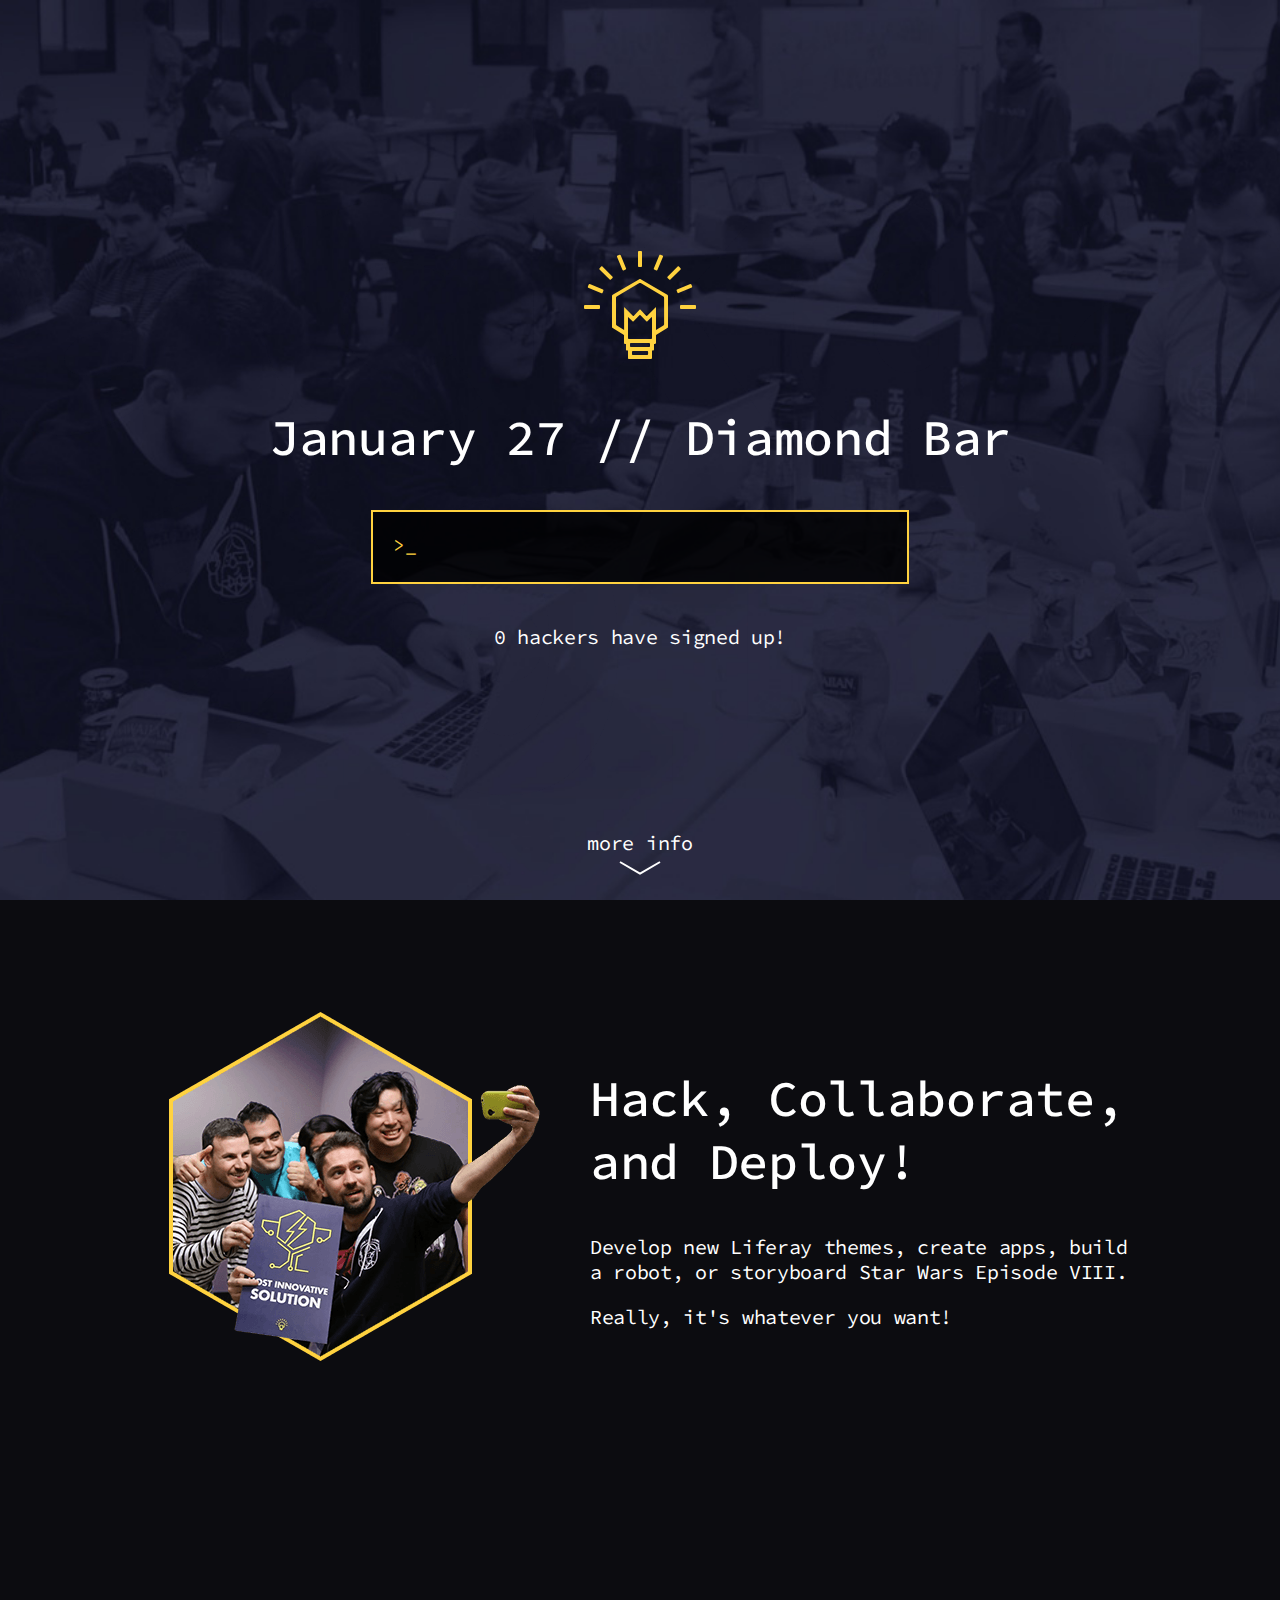
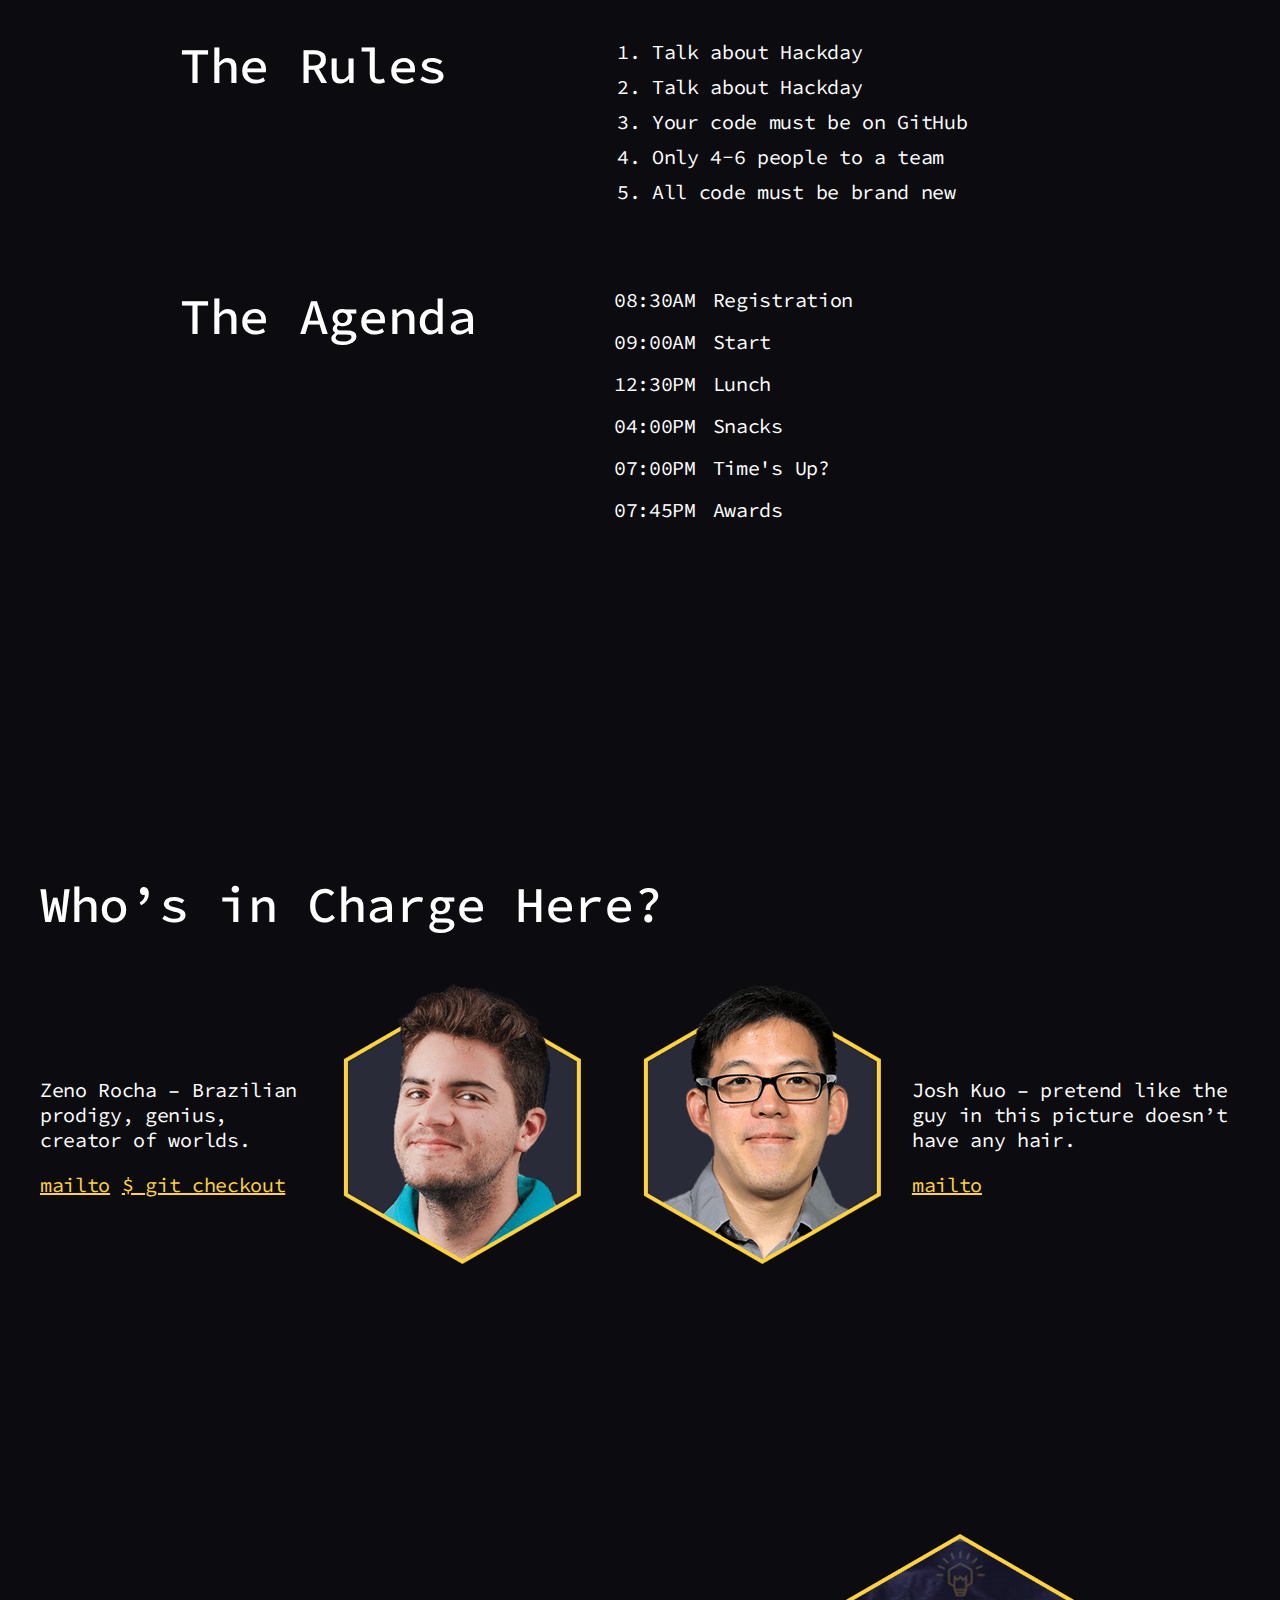
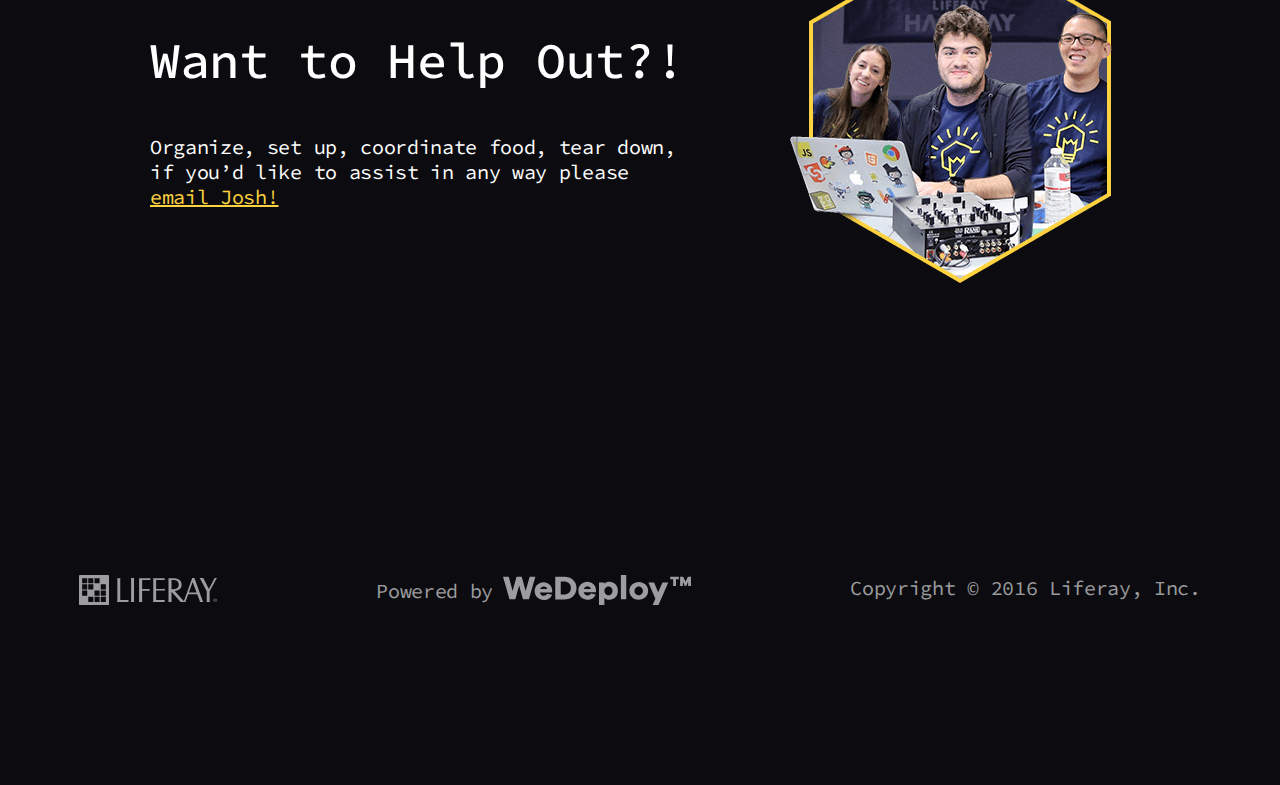
==== hosting/index.html @ 72e1f1b5 "Question fixes and some styles" ====
<!DOCTYPE html>
<html lang="en">
<head>
	<meta charset="UTF-8">
	<title>Liferay Hackday 2017</title>
	<link rel="stylesheet" href="https://fonts.googleapis.com/css?family=Source+Code+Pro:300,500,700">
	<link rel="stylesheet" href="./styles.css">
	<meta content="minimum-scale=1.0, width=device-width" name="viewport">
</head>
<body>
	<div id="wrapper">
		<div id="banner">
			<div id="textShadow" class="giant-text">Hackday 2017</div>
			<div class="giant-text">Hackday 2017</div>

			<div id="signUp">
				<div class="sign-up-info">
					<svg xmlns="http://www.w3.org/2000/svg" viewBox="0 0 112 108" width="112" height="108"><g id="hackday-icon" style="fill:#ffd23f;" ><path d="M83.3 43.7L56.7 28.2c-.4-.2-1-.2-1.4 0L28.7 43.7c-.4.2-.7.8-.7 1.2v31c0 .4.3 1 .7 1.2L40 84v8c0 .6.4.9 1 1h1v5.5c0 .7.4 1 .8 1H44v7.5c0 .7.4 1 1 1h22c.6-.1 1-.4 1-1v-7.6h1.2c.4 0 .8-.4.8-.9V93h1c.6-.2 1-.5 1-1v-8l11.3-6.9c.4-.2.7-.8.7-1.2v-31c0-.5-.3-1-.7-1.2zM63.1 104H48.9c-.5 0-.9-.5-.9-1.1V101c0-.6.4-1.1.9-1.1h14.3c.5 0 .9.5.9 1.1v1.9c-.1.6-.5 1.1-1 1.1zm2.9-9c0 .6-.4 1-.8 1H46.8c-.4 0-.8-.5-.8-1v-2c0-.6.4-1 1-1h18c.6 0 1 .5 1 1v2zm2-7.8c0 .4-.4.8-.8.8H44.8c-.4 0-.8-.4-.8-.8V66.6c0-.4.3-.6.6-.2l3.9 3.9c.3.3.8.3 1.1 0l5.8-6c.3-.3.8-.3 1.1 0l5.8 6c.3.3.8.3 1.1 0l4-4c.3-.3.6-.2.6.2v20.7zm12-13.6c0 .5-.2.7-.6 1L72 79V56.7c0-.4-.2-.5-.5-.2l-8.3 8.3c-.3.3-.8.3-1.1 0l-5.6-6c-.3-.3-.8-.2-1 0l-5.6 6c-.3.3-.8.3-1.1 0l-8.2-8.3c-.3-.3-.5-.2-.5.2V79l-7.3-4.5c-.4-.2-.8-.5-.8-1.2V46.8c0-.4.3-1 .7-1.2l22.7-13.5c.4-.2 1-.2 1.3 0l22.7 13.5c.4.2.7.8.7 1.2v26.8z"/><path d="M0 54.9c0-.5.4-.9.8-.9h14.4c.4 0 .8.4.8.9v2.2c0 .5-.4.9-.8.9H.8c-.4 0-.8-.4-.8-.9v-2.2z"/><path d="M111.2 54H96.8c-.4 0-.8.4-.8.9v2.2c0 .5.4.9.8.9h14.4c.4 0 .8-.4.8-.9v-2.2c0-.5-.3-.9-.8-.9z"/><path d="M93.7 15.5L83.5 25.7c-.3.3-.3.8.1 1.2l1.6 1.6c.3.3.9.4 1.2.1l10.2-10.2c.3-.3.3-.8-.1-1.2l-1.6-1.6c-.4-.3-.9-.4-1.2-.1z"/><path d="M54 .8v14.4c0 .4.4.8.9.8h2.2c.5 0 .9-.4.9-.8V.8c0-.4-.4-.8-.9-.8h-2.2c-.5 0-.9.4-.9.8z"/><path d="M33 5.7L38.5 19c.2.4.7.6 1.1.4l2-.8c.5-.2.7-.7.5-1.1L36.7 4.2c-.2-.4-.7-.6-1.1-.4l-2 .8c-.6.3-.8.8-.6 1.1z"/><path d="M15.5 18.4l10.2 10.2c.3.3.8.3 1.2-.1l1.6-1.6c.3-.3.4-.9.1-1.2L18.4 15.5c-.3-.3-.8-.3-1.2.1l-1.6 1.6c-.3.3-.4.9-.1 1.2z"/><path d="M4.2 36.7l13.3 5.5c.4.2.9-.1 1.1-.5l.8-2c.2-.5 0-1-.4-1.1L5.8 33c-.4-.2-.9.1-1.1.5l-.8 2c-.2.5-.1 1.1.3 1.2z"/><path d="M75.3 4.2l-5.5 13.3c-.2.4.1.9.5 1.1l2 .8c.5.2 1 0 1.1-.4L79 5.7c.2-.4-.1-.9-.5-1.1l-2-.8c-.5-.1-1 0-1.2.4z"/><path d="M106.3 33L93 38.5c-.4.2-.6.7-.4 1.1l.8 2c.2.5.7.7 1.1.5l13.3-5.5c.4-.2.6-.7.4-1.1l-.8-2c-.3-.4-.7-.6-1.1-.5z"/></g></svg>

					<h2>January&nbsp;27 // Diamond&nbsp;Bar</h2>
				</div>

				<div class="sign-up-action">
					<div id="console">
						<div class="prompt">>_</div>

						<div class="content" contenteditable="true" id="consoleContent"></div>
					</div>

					<div id="hackerCountWrapper">
						<span id="hackerCount">0</span> hackers have signed up!
					</div>
				</div>
			</div>

			<a class="more-info" onclick="smoothScroll('info');">
				more info<br>
				<svg width="42" height="14" viewBox="0 0 42 14" version="1.1" xmlns="http://www.w3.org/2000/svg" xmlns:xlink="http://www.w3.org/1999/xlink" xmlns:figma="http://www.figma.com/figma/ns"><title>Polygon</title><desc>Created using Figma</desc><g id="Canvas" transform="translate(-10260 750)" figma:type="canvas"><g id="Polygon" style="mix-blend-mode:normal;" figma:type="vector"><use xlink:href="#path0_stroke" transform="translate(10261 -749)" fill="#FFFFFF" style="mix-blend-mode:normal;"/></g></g><defs><path id="path0_stroke" d="M 20 11.547L 19.5 12.413L 20 12.7017L 20.5 12.413L 20 11.547ZM 39.5 -0.866025L 19.5 10.681L 20.5 12.413L 40.5 0.866025L 39.5 -0.866025ZM 20.5 10.681L 0.5 -0.866025L -0.5 0.866025L 19.5 12.413L 20.5 10.681Z"/></defs></svg>
			</a>
		</div>

		<div class="max-lg section flex flex-center" id="info">
			<img src="./assets/images/hack.png" />

			<div class="padding-horizontal-large">
				<h2>Hack, Collaborate, and Deploy!</h2>
				<p>Develop new Liferay themes, create apps, build a robot, or storyboard Star Wars Episode VIII.</p>
				<p>Really, it's whatever you want!</p>
			</div>
		</div>

		<div id="details" class="section">
			<div class="max-lg flex flex-top" >
				<div class="offset">
					<h2>The Rules</h2>
				</div>
				<ol>
					<li>Talk about Hackday</li>
					<li>Talk about Hackday</li>
					<li>Your code must be on GitHub</li>
					<li>Only 4-6 people to a team</li>
					<li>All code must be brand new</li>
				</ol>
			</div>

			<div class="max-lg flex flex-top">
				<div class="offset">
					<h2>The Agenda</h2>
				</div>

				<table>
					<tr>
						<td>08:30AM</td>
						<td>Registration</td>
					</tr>
					<tr>
						<td>09:00AM</td>
						<td>Start</td>
					</tr>
					<tr>
						<td>12:30PM</td>
						<td>Lunch</td>
					</tr>
					<tr>
						<td>04:00PM</td>
						<td>Snacks</td>
					</tr>
					<tr>
						<td>07:00PM</td>
						<td>Time's Up?</td>
					</tr>
					<tr>
						<td>07:45PM</td>
						<td>Awards</td>
					</tr>
				</table>
			</div>
		</div>

		<div class="max-full section" id="about">
			<h2>Who’s in Charge Here?</h2>

			<div class="flex flex-center">
				<div id="bio-zeno">
					<p>Zeno Rocha – Brazilian prodigy, genius, creator of worlds.</p>
					<a href="mailto:zeno.rocha@liferay.com">mailto</a>
					<a href="https://github.com/zenorocha/">$ git checkout</a>
				</div>

				<img id="pic-zeno" src="./assets/images/zeno.png"/>

				<img id="pic-josh" src="./assets/images/josh.png"/>

				<div id="bio-josh">
					<p>Josh Kuo – pretend like the guy in this picture doesn’t have any hair. </p>
					<a href="mailto:joshua.kuo@liferay.com">mailto</a>
				</div>
			</div>
		</div>

		<div class="max-lg section flex flex-center" id="info">
			<div class="padding-horizontal-large">
				<h2>Want to Help Out?!</h2>
				<p>Organize, set up, coordinate food, tear down, if you’d like to assist in any way please <a href="mailto:joshua.kuo@liferay.com">email Josh!</a></p>
			</div>

			<img src="./assets/images/help-us.png" />
		</div>

		<div id="footer" class="flex">
			<svg id="liferay-logo" class="footer-logo" xmlns="http://www.w3.org/2000/svg" viewBox="0 0 111 24"><g><path d="M59.4 3.7v16.7c0 .3 0 .5-.1.8l-.1.3h9.3v-1.7l-.3.1c-.6.1-.8.1-.9.1h-5.6v-7.6h5.5c.4 0 .7 0 1 .1l.4.1v-1.7l-.4.1c-.3.1-.6.1-1 .1h-5.5V3.9h5.7c.2 0 .5 0 .7.1l.4.1V2.5h-9.4l.1.4c.2.2.2.4.2.8zM71.6 3.6v16.7c0 .3 0 .5-.1.8l-.1.4h2.7l-.1-.4v-7.8l6.6 7.4c.2.3.4.5.5.7l.1.2h4.1v-.3c0-.4 0-.5.1-.6l2-5.4h7.2l2 5.4c.1.2.1.4.1.6v.3h2.9l-.3-.5c-.2-.3-.3-.5-.4-.6L92.6 3.1c0-.1-.1-.2-.1-.4v-.3h-2.1v.3c0 .3-.1.4-.1.5l-6.2 17.2c0 .1-.1.2-.2.4-.2-.1-.3-.3-.5-.4l-6.9-7.7c1.7-.2 3-.7 4-1.4 1.1-.9 1.6-2.1 1.6-3.7 0-1-.3-2-.9-2.8-.5-.8-1.2-1.3-2.1-1.7-.9-.4-2-.6-3.2-.6h-4.4l.1.4v.7zm19.3 1.9l3.2 8.4h-6.2l3-8.4zM74 3.9h1.3c1.3 0 2.3.2 3 .7.5.3.8.8 1.1 1.3.3.5.4 1.1.4 1.8 0 1.4-.6 2.4-1.8 3.1-.7.4-1.6.6-2.5.6H74V3.9zM48 21.2v.3h2.7l-.1-.4c-.1-.3-.1-.5-.1-.8v-7.8h4.7c.3 0 .6 0 .9.1l.4.1V11l-.5.1c-.3.1-.6.1-.8.1h-4.7V3.9h5.4c.3 0 .7 0 1 .1h.2V2.5H48v.3c.1.3.1.5.1.8v16.7c0 .3 0 .6-.1.9zM41.7 3.6v16.7c0 .3 0 .5-.1.8l-.1.4h2.7l-.1-.4c-.1-.2-.1-.4-.1-.8V3.6c0-.3 0-.6.1-.8l.1-.4h-2.7l.1.4c.1.3.1.6.1.8zM109.7 19.8c0-.3-.2-.5-.6-.5h-.6v1.6h.2v-.7h.3l.4.7h.3l-.5-.7c.3 0 .5-.1.5-.4zm-.7.3h-.2v-.5h.3c.2 0 .4 0 .4.2-.1.2-.3.3-.5.3zM97.2 3.6l5 9.4v7.3c0 .3 0 .5-.1.8l-.1.4h2.7l-.1-.4c-.1-.3-.1-.5-.1-.8V13l5.1-9.5c.1-.2.2-.4.4-.6l.4-.5h-1.9l-.1.2-.3.6-4.2 7.9-4.1-7.9c-.2-.4-.3-.6-.3-.7l-.1-.2h-2.9l.3.7c.1.1.3.3.4.6zM30.5 21.1l-.1.4h9.2v-1.7l-.4.1c-.2.1-.4.1-.7.1H33V3.7c0-.3 0-.5.1-.8l.1-.4h-2.7l.1.4c.1.3.1.6.1.8v16.7c-.1.2-.1.5-.2.7z"/><path d="M109 18.8c-.8 0-1.4.6-1.4 1.4 0 .8.6 1.4 1.4 1.4.7 0 1.4-.6 1.4-1.4 0-.8-.6-1.4-1.4-1.4zm0 2.5c-.6 0-1.1-.5-1.1-1.2s.5-1.2 1.1-1.2c.6 0 1.1.5 1.1 1.2s-.4 1.2-1.1 1.2zM.7 24h22.6c.4 0 .7-.3.7-.7V.7c0-.4-.3-.7-.7-.7H.7C.3 0 0 .3 0 .7v22.6c0 .4.3.7.7.7zM17.4 7.4h4.1v4.1h-4.1V7.4zm0 5h4.1v4.1h-4.1v-4.1zm0 5h4.1v4.1h-4.1v-4.1zm-5-14.9h4.1v4.1h-4.1V2.5zm0 9.9h4.1v4.1h-4.1v-4.1zm0 5h4.1v4.1h-4.1v-4.1zm-5-14.9h4.1v4.1H7.4V2.5zm0 4.9h4.1v4.1H7.4V7.4zm0 10h4.1v4.1H7.4v-4.1zM2.5 2.5h4.1v4.1H2.5V2.5zm0 4.9h4.1v4.1H2.5V7.4zm0 5h4.1v4.1H2.5v-4.1z"/></g></svg>
			<span class="powered-by">Powered by <svg id="wedeploy-logo" class="footer-logo" xmlns="http://www.w3.org/2000/svg" viewBox="0 0 151 24"><g><path d="M119.7 24h4.7l7.8-18.1h-4.6l-3.5 7.9-3.2-7.9h-4.6l5.6 13.1zM67.5 19.8c1.6 0 3-.4 4.1-1.1 1.2-.7 2-1.8 2.6-3.2l-3.8-.8c-.6 1-1.5 1.6-2.9 1.6-.7 0-1.4-.2-1.9-.7-.5-.5-.9-1.1-1.1-1.9h9.9v-1.1c0-2.2-.7-3.9-2-5.2-1.3-1.3-3-2-4.9-2-2 0-3.7.7-5.1 2-1.4 1.3-2.1 3.1-2.1 5.2s.7 3.8 2.1 5.2c1.5 1.3 3.2 2 5.1 2zM65.8 9.5c.5-.3 1.1-.5 1.8-.5.6 0 1.2.2 1.7.5.5.4.8.9 1 1.6h-5.6c.2-.6.6-1.2 1.1-1.6zM136.1 8.8h2.3V3.3h2.3V1.4h-6.9v1.9h2.3zM81.1 18.3c1.1 1 2.5 1.5 4.2 1.5 1.8 0 3.4-.7 4.7-2 1.3-1.3 1.9-3.1 1.9-5.2s-.6-3.8-1.9-5.2c-1.3-1.3-2.8-2-4.7-2-1.7 0-3.1.5-4.2 1.5v-1h-4.3V24h4.3v-5.7zm1-8.2c.7-.7 1.4-1 2.3-1 1 0 1.7.3 2.3 1 .6.7.9 1.5.9 2.5s-.3 1.9-.9 2.5c-.6.6-1.4 1-2.3 1-.9 0-1.7-.3-2.3-1s-1-1.5-1-2.5.3-1.8 1-2.5zM108.6 19.8c2.1 0 3.8-.7 5.3-2 1.4-1.3 2.2-3 2.2-5.2 0-2.1-.7-3.8-2.2-5.1-1.4-1.3-3.2-2-5.3-2-2.1 0-3.9.7-5.3 2s-2.2 3-2.2 5.1c0 2.1.7 3.8 2.2 5.2s3.2 2 5.3 2zm-2.3-9.7c.7-.7 1.4-1 2.3-1 .9 0 1.6.3 2.3 1 .7.7 1 1.5 1 2.5s-.3 1.9-1 2.5c-.6.7-1.4 1-2.3 1-.4 0-.9-.1-1.3-.2-.4-.2-.8-.4-1.1-.7-.7-.7-1-1.5-1-2.5.1-1.1.4-1.9 1.1-2.6zM9.9 19.4l3-11.1L16 19.4h4.7l5.2-18h-4.6l-3.2 11.3L15 1.4h-4.2L7.7 12.7 4.6 1.4H0l5.2 18zM143.9 5.2l1.6 3.6h1.1l1.5-3.6v3.6h2.3V1.4h-2.5l-1.9 4-1.8-4h-2.5v7.4h2.2zM94.3 0h4.3v19.4h-4.3zM27.5 18c1.4 1.3 3.1 2 5.1 2 1.6 0 3-.4 4.1-1.1 1.2-.7 2-1.8 2.6-3.2l-3.9-.7c-.6 1-1.5 1.6-2.9 1.6-.7 0-1.4-.2-1.9-.7-.5-.5-.9-1.1-1.1-1.9h9.9v-1.1c0-2.2-.7-3.9-2-5.2-1.3-1.3-3-2-4.9-2-2 0-3.7.7-5.1 2-1.4 1.3-2.1 3.1-2.1 5.2.1 2 .8 3.7 2.2 5.1zm3.3-8.3c.5-.4 1.1-.6 1.8-.6.6 0 1.2.2 1.7.5.5.4.8.9 1 1.6h-5.6c.2-.6.6-1.1 1.1-1.5zM56.1 16.9c1.8-1.7 2.7-3.8 2.7-6.5s-.9-4.9-2.7-6.5c-1.8-1.7-4.2-2.5-7.2-2.5h-7.1v18.1h7.1c3-.1 5.4-.9 7.2-2.6zm-9.9-1.3V5.2h2.5c1.7 0 3 .5 4.1 1.4 1 .9 1.5 2.2 1.5 3.8 0 1.6-.5 2.8-1.5 3.8-1 .9-2.4 1.4-4.1 1.4h-2.5z"/></g></svg></span>
			<span class="copyright">Copyright &copy; 2016 Liferay, Inc.</span>
		</div>
	</div>

	<script src="http://cdn.wedeploy.com/api/latest/wedeploy.js"></script>
	<script>
//		Animate Scroll

		function currentYPosition() {
			if (self.pageYOffset) return self.pageYOffset;
			if (document.body.scrollTop) return document.body.scrollTop;
			return 0;
		}

		function elYPos(id) {
			var el = document.getElementById(id);

			var y = el.offsetTop;
			var node = el;

			while (node.offsetParent && node.offsetParent != document.body) {
				node = node.offsetParent;

				y += node.offsetTop;
			}

			return y;
		}

		function smoothScroll(id) {
			var startY = currentYPosition();
			var stopY = elYPos(id);

			var distance = stopY > startY ? stopY - startY : startY - stopY;

			if (distance < 100) {
				scrollTo(0, stopY); return;
			}

			var speed = Math.round(distance / 100);

			if (speed >= 20) speed = 20;

			var step = Math.round(distance / 25);

			var leapY = stopY > startY ? startY + step : startY - step;

			var timer = 0;

			if (stopY > startY) {
				for ( var i=startY; i<stopY; i+=step ) {
					setTimeout("window.scrollTo(0, "+leapY+")", timer * speed);

					leapY += step; if (leapY > stopY) leapY = stopY; timer++;
				}

				return;
			}

			for ( var i=startY; i>stopY; i-=step ) {
				setTimeout("window.scrollTo(0, "+leapY+")", timer * speed);

				leapY -= step; if (leapY < stopY) leapY = stopY; timer++;
			}

			return false;
		}

//		Text Shadow Effect

		var consoleContent = document.getElementById("consoleContent");
		var textShadow = document.getElementById("textShadow");

		var findMouse = function(e) {
			var e = window.event;

			var posX = e.clientX + window.scrollX;
			var posY = e.clientY + window.scrollY;

			var formPosX = consoleContent.offsetLeft + 60;
			var formPosY = consoleContent.offsetTop + 30;

			var distance = Math.sqrt(
				Math.pow(posX - formPosX, 2) +
				Math.pow(posY - formPosY, 2)
			);

			//var hShadow = 1 + (distance/10) *still need to figure out the hshadow

			var vShadow = 8 + (distance/24)

			var blur = 12 + (distance/8)

			textShadow.style.textShadow = 0 + 'px ' + Math.fround(vShadow) + 'px ' + Math.fround(blur) + 'px ' + '#0C0C10';
		};

		document.onmousemove = findMouse;
		document.onscroll = findMouse;

//		Console Functionality

		var characterDelay = 50;
		var data = WeDeploy.data('http://data.liferayhackday.wedeploy.io');
		var promptDelay = 500;
		var userInput = '';
		var userAnswers = {};

		var hideCursor = function() {
			var sel = window.getSelection();

			sel.removeAllRanges();
		};

		var listenForUserInput = function(question) {
			if (question.validate) {
				consoleContent.addEventListener('keydown', processUserKeydown);
			}
			else {
				var delay = curQuestion.text.length * characterDelay + 1000;

				proceedQuestion(curQuestion, delay)
			}
		};

		var printCharacter = function(node, text, count) {
			consoleContent.scrollTop = consoleContent.scrollHeight;

			node.innerHTML += text[count];

			if (text.length -1 > count) {
				setTimeout(
					function() {
						printCharacter(node, text, count + 1);
					},
					characterDelay
				);
			}

			if (text.length -1 == count) {
				var node = document.createElement("br");

				consoleContent.appendChild(node);

				consoleContent.scrollTop = consoleContent.scrollHeight;

				setCursorEnd();
			}
		};

		var printText = function(text, className) {
			var node = document.createElement("div");

			node.className = className;

			node = consoleContent.appendChild(node);

			hideCursor();
			printCharacter(node, text, 0)
		};


		var save = function() {
			userAnswers[curQuestion.name] = userInput;

			userInput = '';

			if (curQuestion.validate()) {
				proceedQuestion(curQuestion, promptDelay);
			}
			else {
				printText(curQuestion.error, 'error');

				listenForUserInput(curQuestion);
			}
		};

		var submit = function() {
			data.create('hackers', userAnswers)
			.then(function(hackers) {
				proceedQuestion(curQuestion, promptDelay);
			})
			.catch(function(reason) {
				printText('Sorry, there was a problem with your submission, either refresh and try again or contact zeno.rocha@liferay.com if the problem persists.', 'error');
			});
		};

		var officeOptions = [
			'diamond bar',
			'hungary',
			'madrid',
			'recife',
			'other'
		];

		var processUserKeydown = function(event) {
			if (event.key.length == 1) {
				userInput += event.key;
			}
			else if (event.key == 'Backspace') {
				userInput = userInput.substring(0, userInput.length - 1);
			}
			else if (event.key == 'Enter') {
				unlistenForUserInput(curQuestion);

				curQuestion.action();
			}
		};

		var proceedQuestion = function(question, delay) {
			if (!question.nextQuestion) {
				return;
			}

			curQuestion = questions[question.nextQuestion];

			setTimeout(
					function() {
						runQuestion(curQuestion);
					},
					delay
			);
		};

		var questions = {
			email: {
				action: save,
				error: "Please use a valid Liferay email",
				name: "email",
				nextQuestion: "tshirt",
				text: "Enter your.email@liferay.com to begin",
				validate: function() {
					if (userAnswers[curQuestion.name].indexOf('@liferay.com') != -1) {
						return true;
					}

					return false;
				}
			},
			office: {
				action: save,
				error: "Please use a valid Liferay office. The options are " + officeOptions.join(', '),
				name: "office",
				nextQuestion: "pizza",
				text: "Which office are you from?",
				validate: function() {
					if (officeOptions.indexOf(userAnswers[curQuestion.name].toLowerCase()) >= 0) {
						return true;
					}

					return false;
				}
			},
			pizza: {
				action: save,
				error: "Please answer yes or no",
				name: "pizza",
				nextQuestion: "submit",
				text: "Will you stay for pizza after 20:00? (y/n)",
				validate: function() {
					if (['yes', 'no', 'y', 'n'].indexOf(userAnswers[curQuestion.name].toLowerCase()) >= 0) {
						return true;
					}

					return false;
				}
			},
			submit: {
				action: submit,
				name: "submit",
				nextQuestion: "thanks",
				text: "Hit 'enter' to submit!",
				validate: true
			},
			thanks: {
				action: proceedQuestion,
				name: "thanks",
				nextQuestion: "share",
				text: "Thanks for registering! See you in LA on January 27.",
				userResponse: false
			},
			tshirt: {
				action: save,
				error: "Please enter a valid tshirt size (s,m,l,xl,xxl)",
				name: "tshirt",
				nextQuestion: "submit",
				text: "What size t-shirt would you like? (s,m,l,xl,xxl)",
				validate: function() {
					if (['s', 'm', 'l', 'xl', 'xxl'].indexOf(userAnswers[curQuestion.name].toLowerCase()) >= 0) {
						return true;
					}

					return false;
				}
			},
			share: {
				action: function() {
					save();

					if (['yes', 'y'].indexOf(userAnswers[curQuestion.name].toLowerCase()) == -1) {
						return;
					}

					setTimeout(
						function() {
							window.open('https://loop.liferay.com/web/guest/home/-/loop/topics/_Hackday','_blank');
						},
						promptDelay
					);
				},
				name: "share",
				text: "Share on loop? (y/n)",
				error: "Please answer yes or no",
				validate: function() {
					if (['yes', 'no', 'y', 'n'].indexOf(userAnswers[curQuestion.name].toLowerCase()) >= 0) {
						return true;
					}

					return false;
				}
			}
		};

		var runQuestion = function(question) {
			printText(question.text, 'command');

			listenForUserInput(question);
		};

		var setCursorEnd = function() {
			var range = document.createRange();

			var sel = window.getSelection();

			range.setStart(consoleContent.childNodes[consoleContent.childNodes.length - 1], 0);
			range.collapse(true);

			sel.removeAllRanges();
			sel.addRange(range);
		};

		var unlistenForUserInput = function(question) {
			consoleContent.removeEventListener('keydown', processUserKeydown);
		};

		document.getElementById("console").addEventListener('click', setCursorEnd);

		var curQuestion = questions['email'];

		runQuestion(questions.email);

//		Registration Counter

		var updateCount = function() {
			data.get('hackers')
			.then(function(hackers) {
				document.getElementById("hackerCount").innerText= hackers.length;
			})
			.catch(function(reason) {
				document.getElementById("hackerCountWrapper").style.display = 'none';
			});
		};

		updateCount();
	</script>
</body>
</html>
---- hosting/styles.css ----
a, .hackday-icon, .prompt {
	color: #FFD23F;
}

body {
	background: #0c0c10;
	color: #FFF;
	font-family: 'Source Code Pro', "Lucida Console", Monaco, monospace;
	font-size: 20px;
	text-rendering: optimizeLegibility;
	-moz-osx-font-smoothing: grayscale;
	-webkit-font-smoothing: antialiased;
	font-smoothing: antialiased;
	-ms-text-size-adjust: 100%;
	-webkit-text-size-adjust: 100%;
	text-size-adjust: 100%;
	letter-spacing: -0.02rem; 
	margin: 0;
}

button, textarea {
	font-weight: 500;
	font-size: 1.2em;
	letter-spacing: 1.2px;
	margin: 1em;
	padding: 1em 3em;
	text-transform: uppercase;
}

button {
	background-color: #FFD400;
	border: none;
	cursor: pointer;
}

h1 {
	color: rgba(255, 212, 0, 1);
	font-size: 5em;
	font-weight: 700;
	margin: 0;
}

h2 {
	color: white;
	font-size: 2.5em;
	font-weight: 500;
}

textarea {
	color: #FFF !important;
	background: rgba(0, 0, 0, .9) !important;
	border: 2px solid #FFD23F;
	display: block;
	padding-right: 1em;
}

ol {
	line-height: 1.75;
}

td {
	padding: 0 .75em .75em 0;
}

#banner {
	align-items: center;
	background: #2A2B39 url('./assets/images/bg-image.jpg') no-repeat fixed center;
	background-size: cover;
	display: flex;
	height: 100vh;
	justify-content: center;
	overflow: hidden;
	position: relative;
	text-align: center;
}

#console {
	background: rgba(0, 0, 0, .8);
	border: 2px solid #FFD23F;
	margin: 2em auto;
	max-height: 10em;
	max-width: 24em;
	min-height: 1em;
	overflow: hidden;
	padding: 1em .2em 1em 2.5em;
	position: relative;
	text-align: left;
	width: 24em;
}

#console div {
	margin-bottom: .25em;
}

#console .command {
	color: rgba(255, 255, 255, .6);
}

#console .error {
	color: #EB5757;
}

#console .prompt {
	left: 1em;
	position: absolute;
	top: 1em
}

#console .content {
	max-height: 10em;
	outline: none;
	overflow: auto;
	padding-right: .8em;
}

#console .success {
	color: #27AE60;
}

#details {
	background: -webkit-linear-gradient(rgba(12, 12, 16, 1) 0%, rgba(12, 12, 16, 0) 20%, rgba(12, 12, 16, 0) 80%, rgba(12, 12, 16, 1)), url('./assets/images/welcome-to-hackday.jpg') center/cover no-repeat fixed;
}

#footer {
	color: rgba(255,255,255,0.6);
	justify-content: space-around;
	padding: 16vh 0 20vh;
}

#signUp {
	z-index: 1;
}

#signUp.fixed .sign-up-info {
	left: 0;
	position: fixed;
	top: 0;
}

#signUp.fixed .sign-up-info svg {
	margin-left: 1em;
	width: 3em;
}

#signUp.fixed .sign-up-info h2 {
	font-size: 1em;
	transform: rotate(-90deg);
	position: absolute;
	white-space: nowrap;
	left: -102px;
	top: 215px;
}

#signUp.fixed .sign-up-action {
	position: fixed;
	right: 1em;
	top: 0;
	width: 3em;
}

#signUp.fixed .sign-up-action #console {
	box-sizing: border-box;
	width: 100%;
}

#signUp.fixed .sign-up-action #hackerCountWrapper {
	position: absolute;
	transform: rotate(90deg);
	left: -120px;
	top: 270px;
	white-space: nowrap;
}

.flex {
	display: flex;
}

.flex-center {
	align-items: center;
}

.flex-top {
	align-items: flex-start;
	padding-bottom: 2em;
}

.flex-top h2, .flex-top ol, .flex-top table {
	-webkit-margin-before: 1rem;
}

.footer-logo {
	fill: rgba(255,255,255,0.6);
	height: 1.5em;
}

.giant-text {
	-webkit-text-fill-color: transparent;
	background: -webkit-linear-gradient(transparent, transparent), url('./assets/images/bg-image.jpg') no-repeat fixed center;
	background-size: cover;
	background: -o-linear-gradient(transparent, transparent);
	-webkit-background-clip: text;
	color: #0c0c10;
	font-weight: 900;
	font-size: 50vh;
	line-height: 80%;
	position: absolute;
}

.max-full, .max-lg {
	margin: 0 auto;
}

.max-full {
	max-width: 1200px;
}

.max-lg {
	max-width: 1080px;
}

.more-info {
	bottom: 1em;
	color: #FFF;
	position: absolute;
	text-decoration: none;
	z-index: 1;
}

.offset {
	margin-left:4em;
	width: 40%;
}

.padding-horizontal-large {
	padding: 0 2.5em;
}

.powered-by {
	align-items: center;
	display: flex;
	justify-content: center;
}

.powered-by svg {
	margin-left: .5em;
}

.section {
	padding: 12vh 1em 16vh;
}

.text-center {
	text-align: center;
}

@media screen and (max-width: 800px), screen and (max-device-width: 600px) {

	body {
	}

	table {
		margin: 0 auto;
	}

	h2 {
		font-size: 2em;
		-webkit-margin-before: 0;
	}

	img {
		max-width: 280px;
	}

	#banner {
		background: #2A2B39 url('./assets/images/bg-image-400.jpg') no-repeat center/cover;
		height: initial;
		padding: 2em 0 4em;
	}

	#footer .copyright, #footer .footer-logo, #footer .powered-by {
		margin: 1em;
	}

	#footer {
		display: flex;
		flex-wrap: wrap;
		font-size: 70%;
	}

	#console {
		margin: 1em;
		max-width: none;
		width: initial;
	}

	#about h2 {
		min-width: 300px;
		overflow-x: hidden;
	}
	#bio-zeno {
		order: 2;
	}

	#pic-zeno {
		order: 1;
	}

	#bio-josh {
		order: 4;
	}

	#pic-josh {
		margin-top: 2em;
		order: 3;
	}

	.flex {
		flex-wrap: wrap;
	}

	.giant-text {
		font-size: 16vh;
		text-align: center;
		width: 100%;
		left: 0;
		mix-blend-mode: multiply;
		margin: .25em 0;
	}

	.offset {
		margin: 1em;
		width: auto;
	}

	.padding-horizontal-large {
		padding: 0 1vw;
	}

	.section {
		padding: 8vh 1em 12vh;
	}
}

/*colors
$pop: rgba( 255, 212, 0, 1);
$dark: rgba( 42, 43, 57, 1);
$light: rgba( 242, 249, 255, 1);
*/
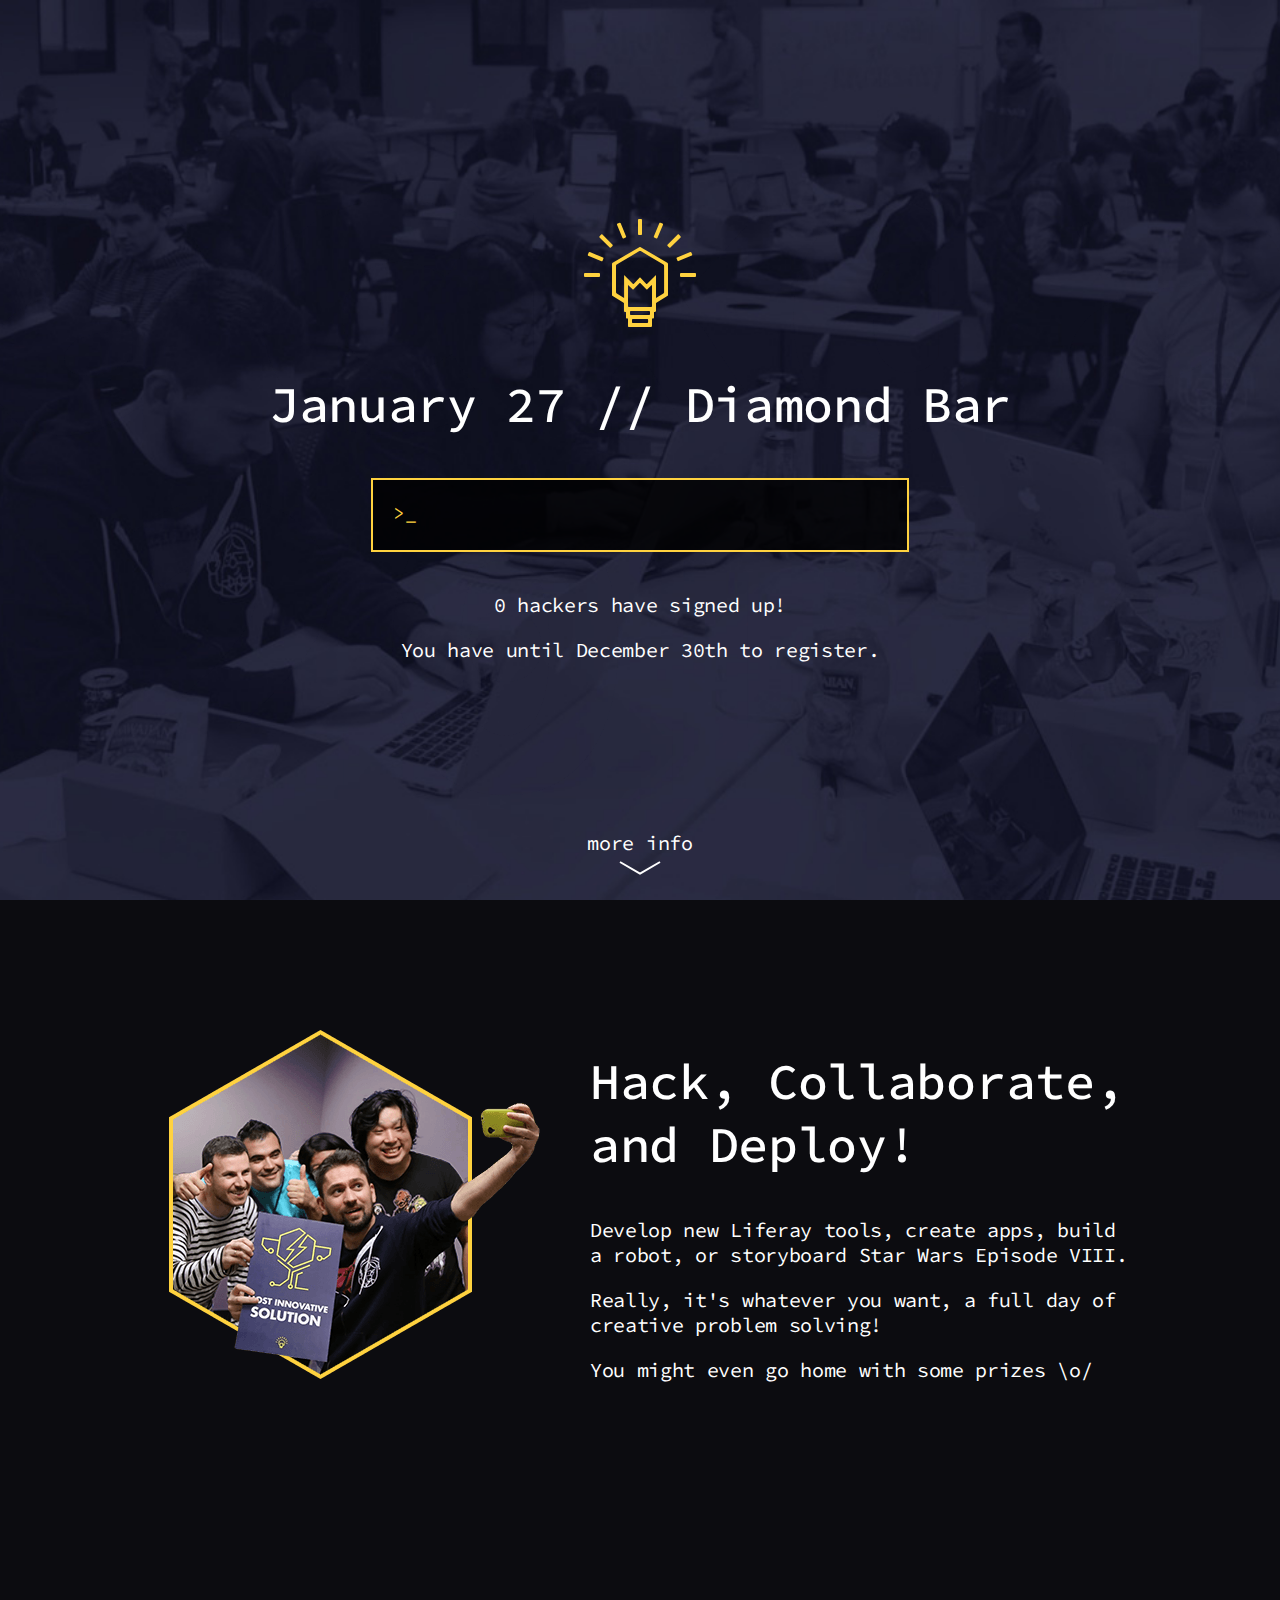
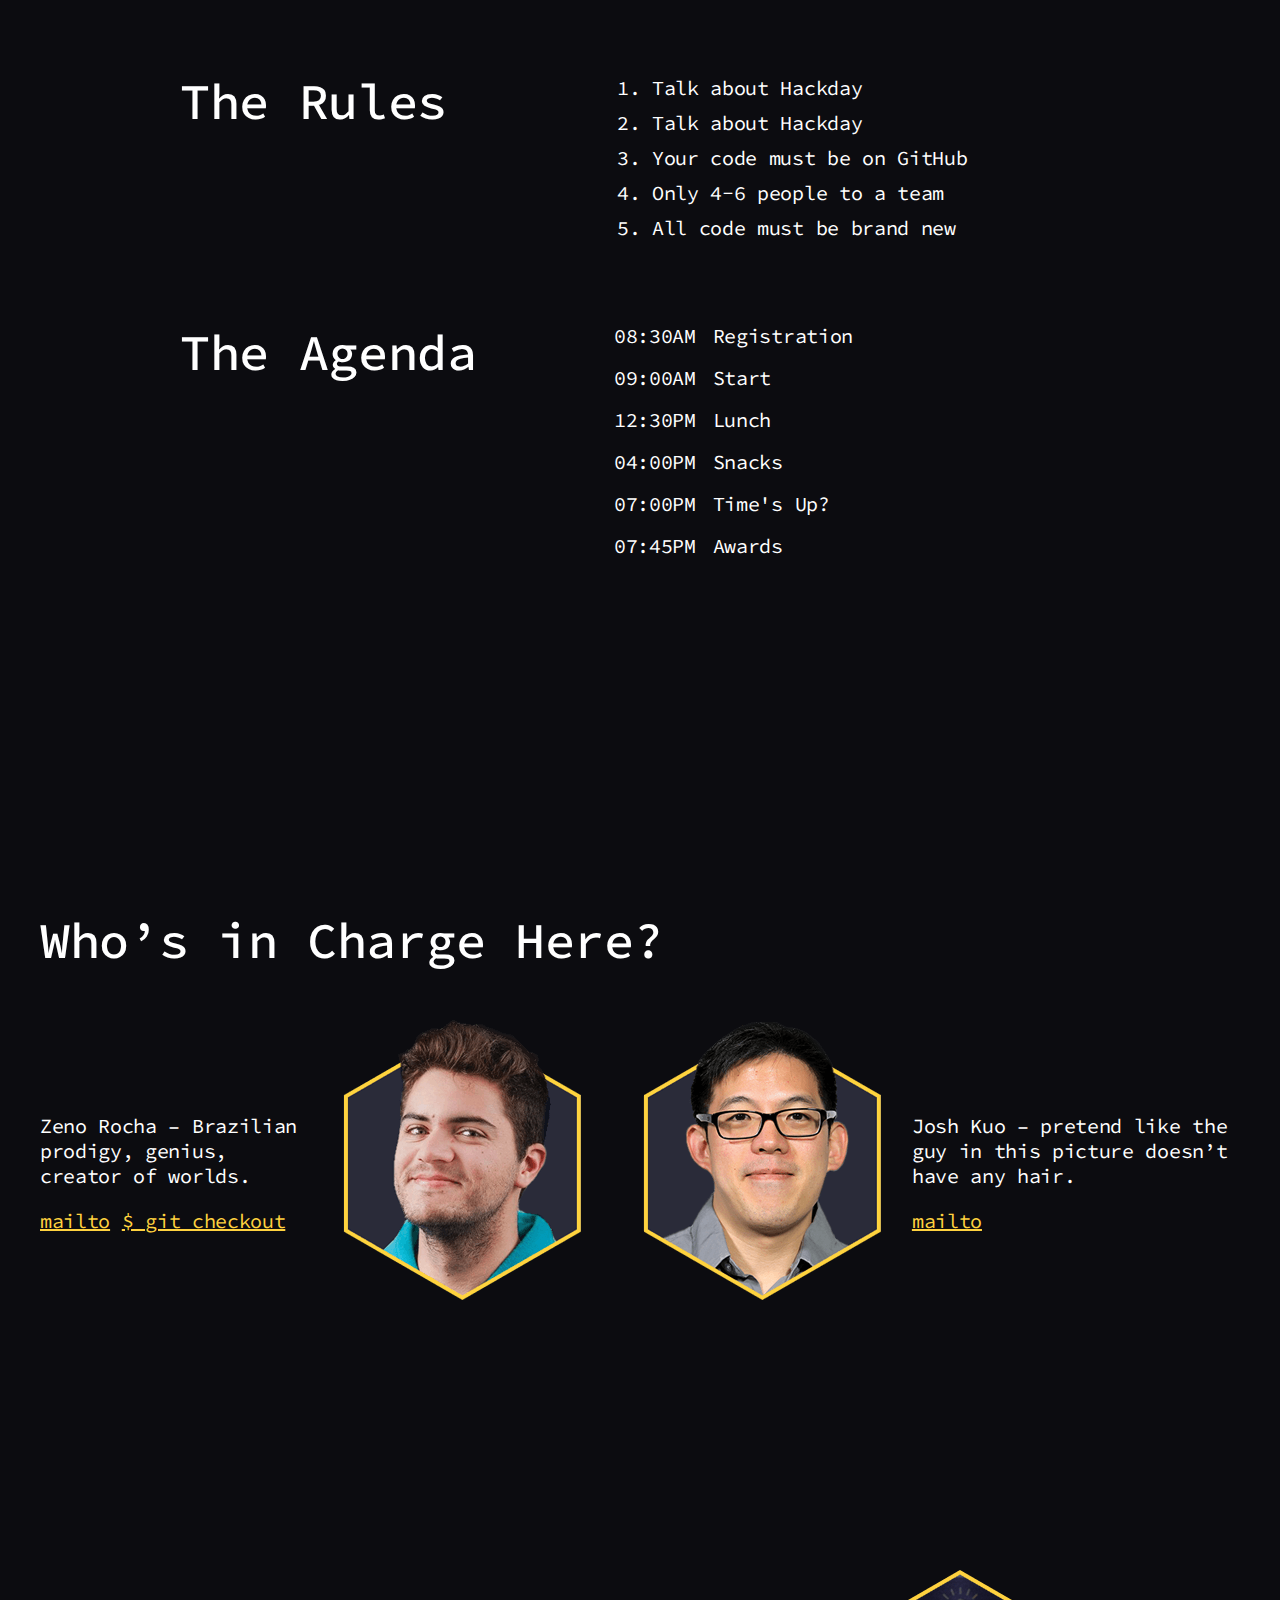
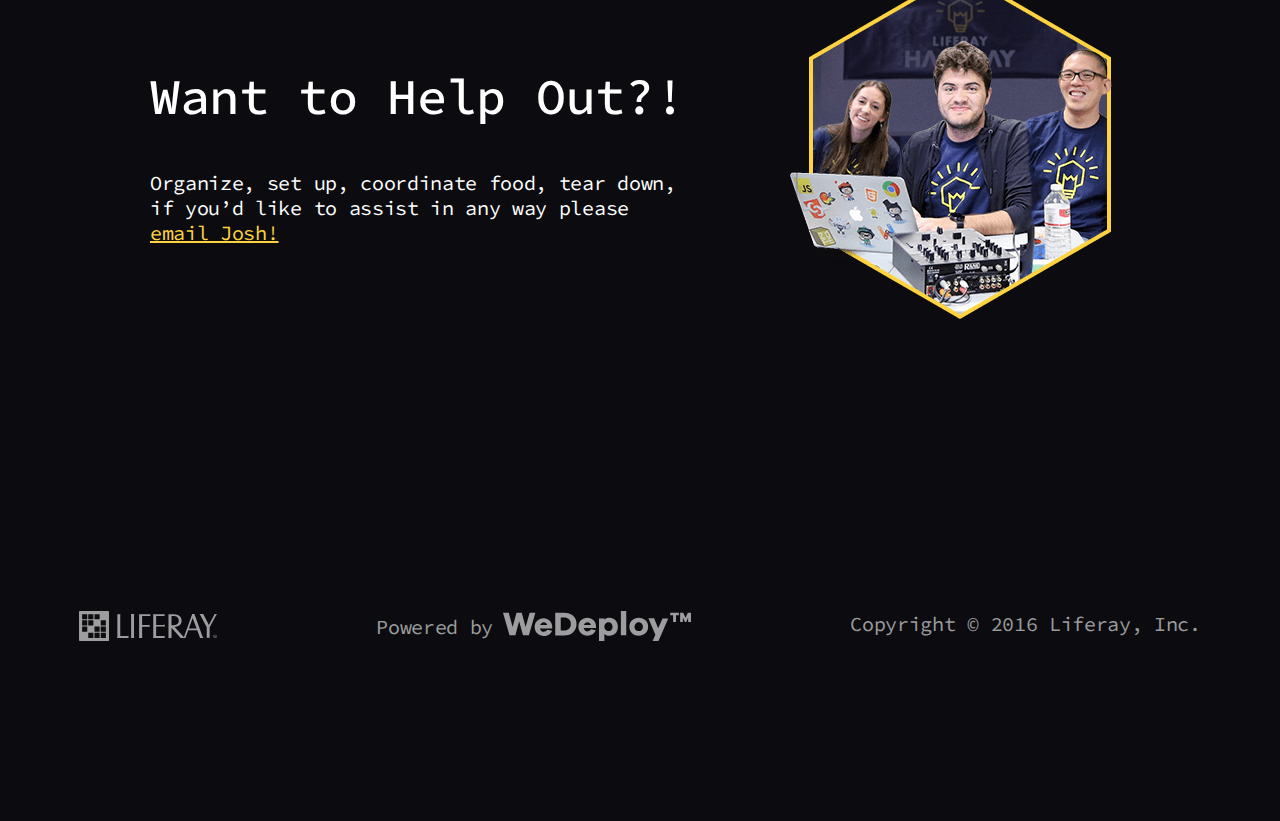
==== commit ceef07b9: "Prize mentioning" ====
--- a/hosting/index.html
+++ b/hosting/index.html
@@ -28,7 +28,8 @@
 					</div>
 
 					<div id="hackerCountWrapper">
-						<span id="hackerCount">0</span> hackers have signed up!
+						<p><span id="hackerCount">0</span> hackers have signed up!</p>
+						<p>You have until December 30th to register.</p>
 					</div>
 				</div>
 			</div>
@@ -44,8 +45,9 @@
 
 			<div class="padding-horizontal-large">
 				<h2>Hack, Collaborate, and Deploy!</h2>
-				<p>Develop new Liferay themes, create apps, build a robot, or storyboard Star Wars Episode VIII.</p>
-				<p>Really, it's whatever you want!</p>
+				<p>Develop new Liferay tools, create apps, build a robot, or storyboard Star Wars Episode VIII.</p>
+				<p>Really, it's whatever you want, a full day of creative problem solving!</p>
+				<p>You might even go home with some prizes \o/</p>
 			</div>
 		</div>
 
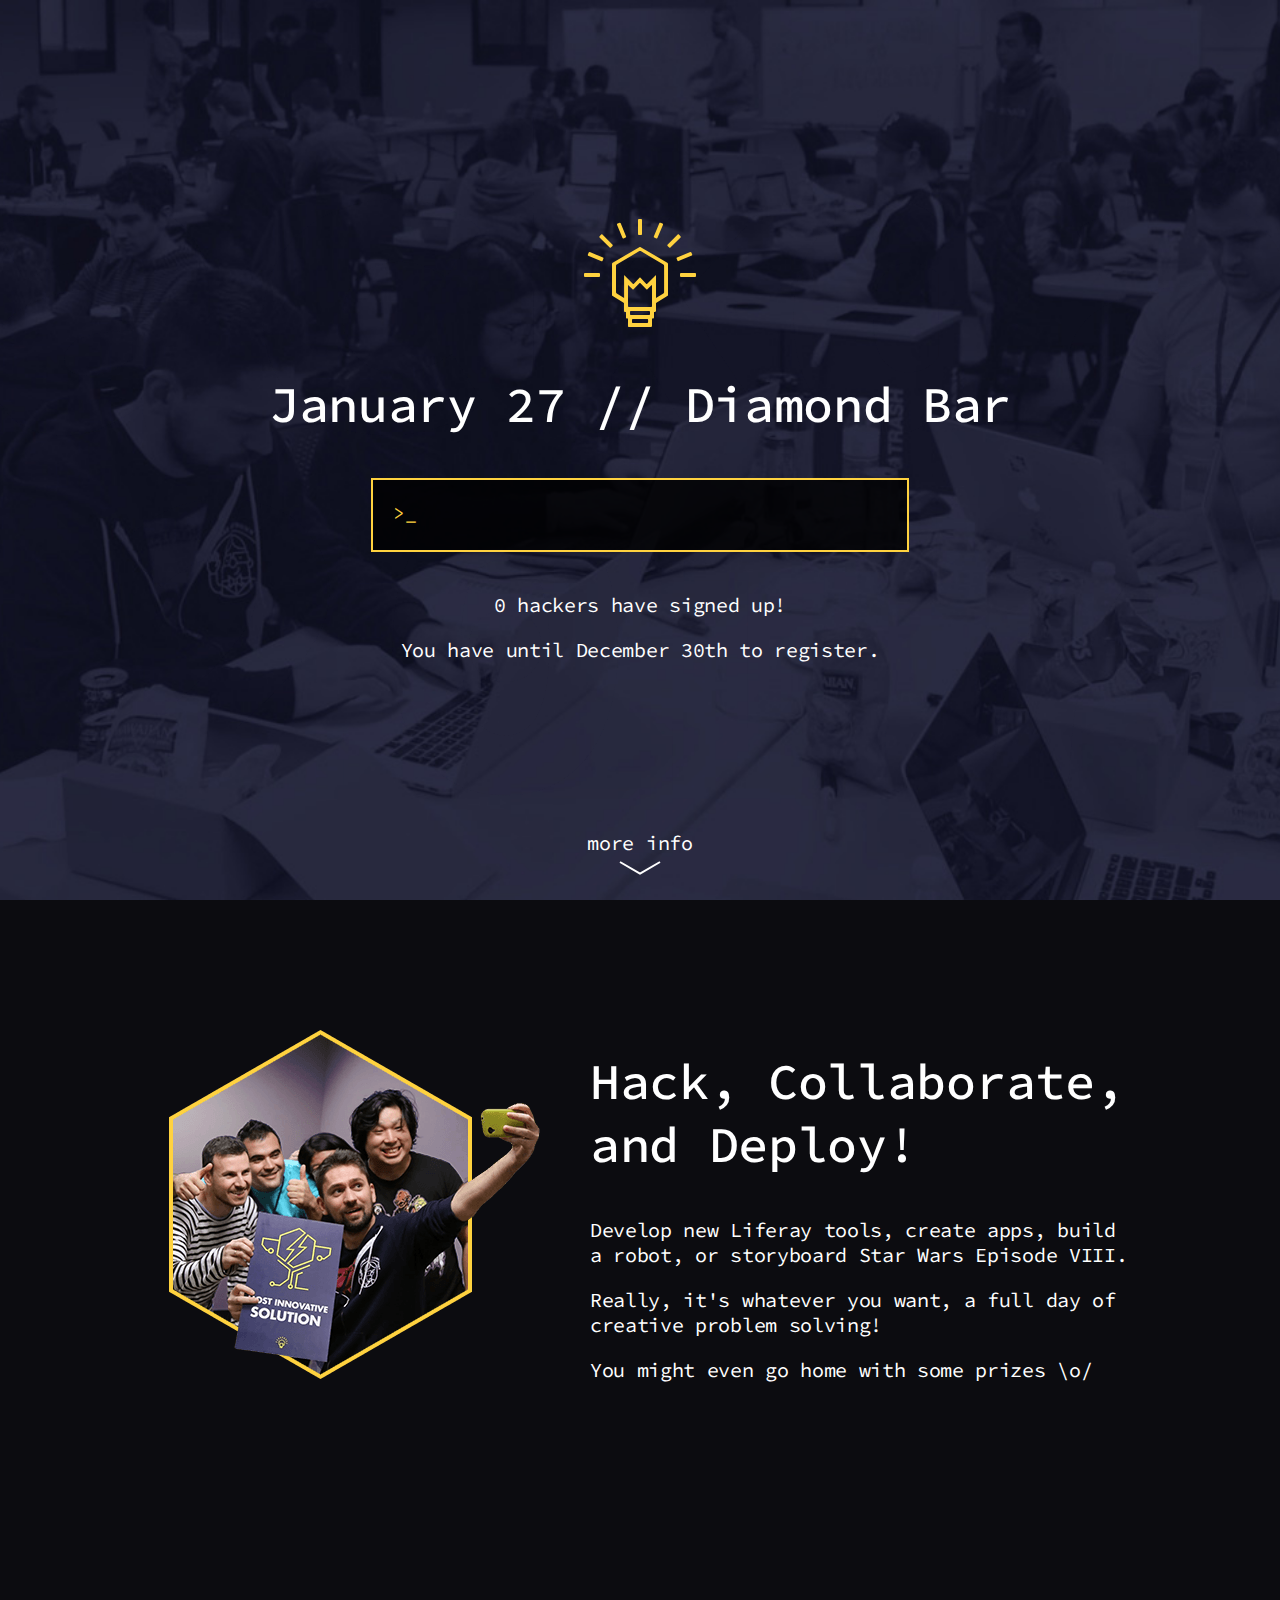
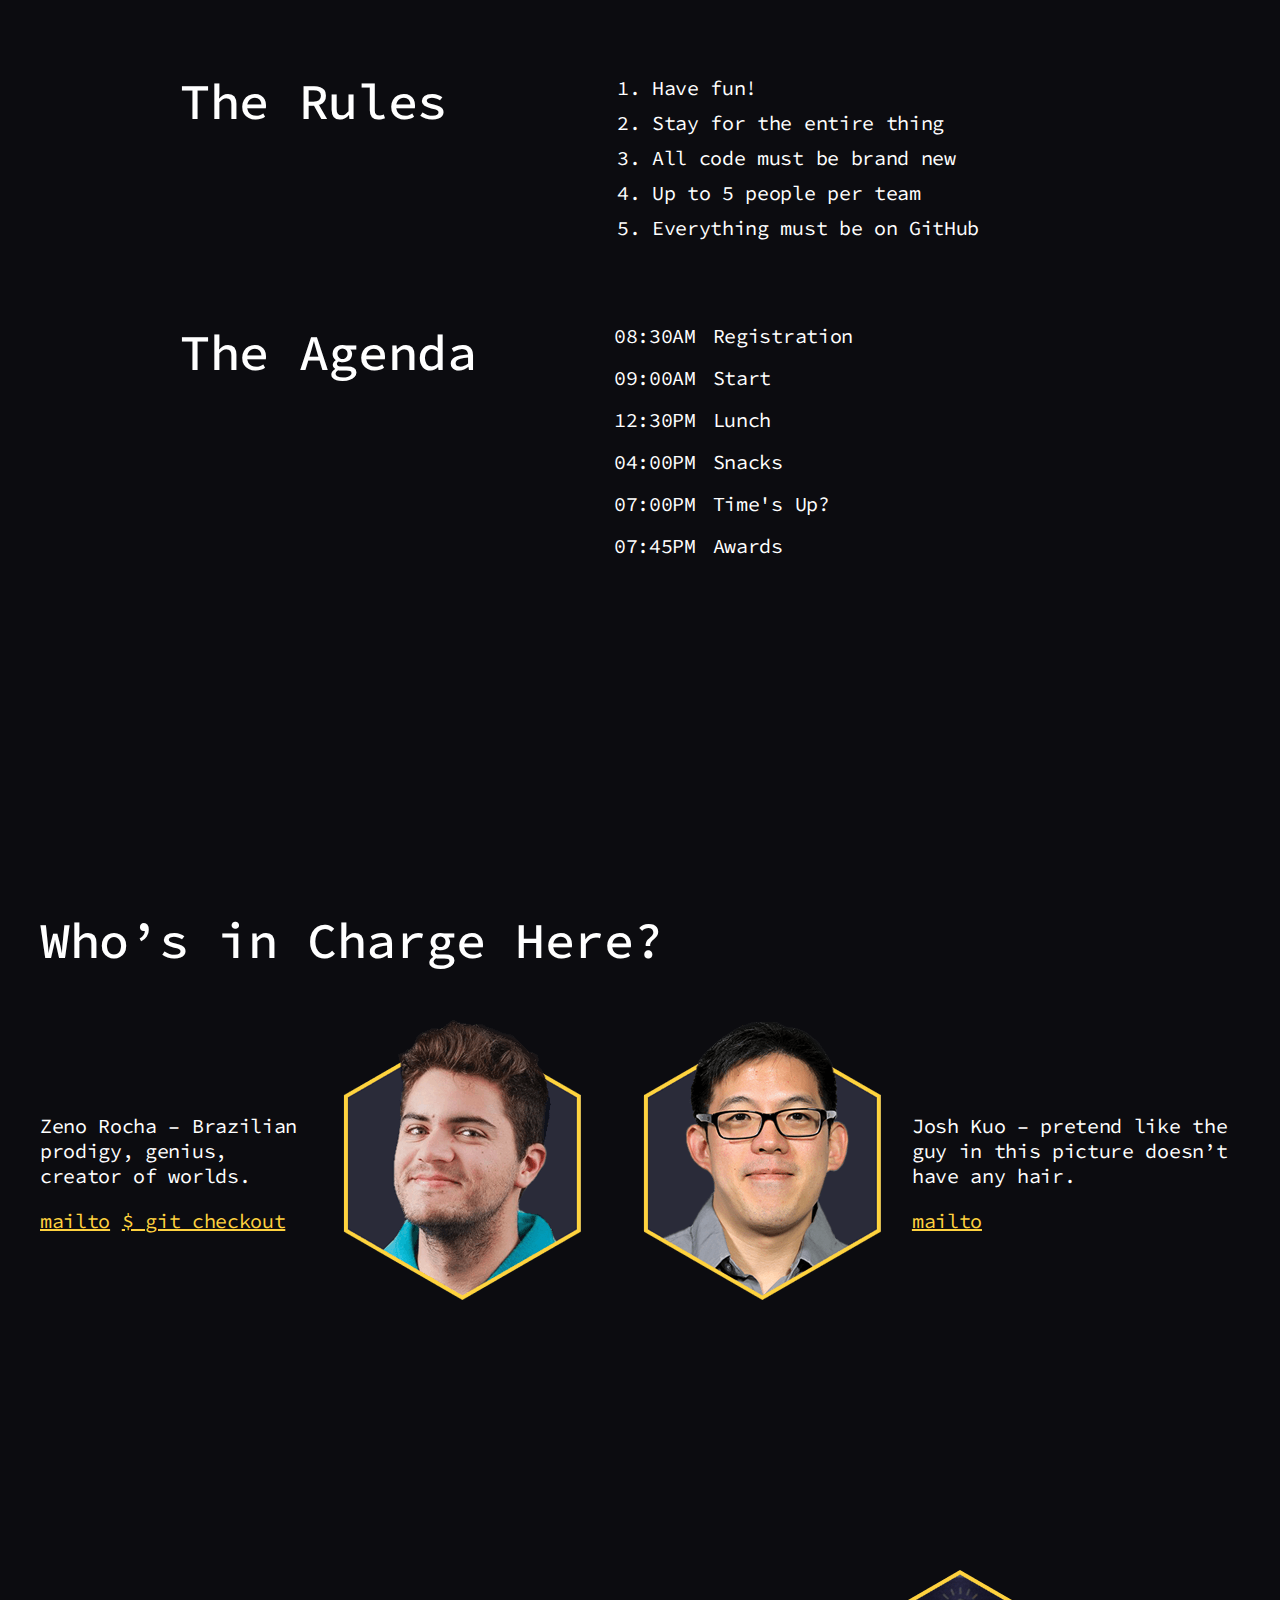
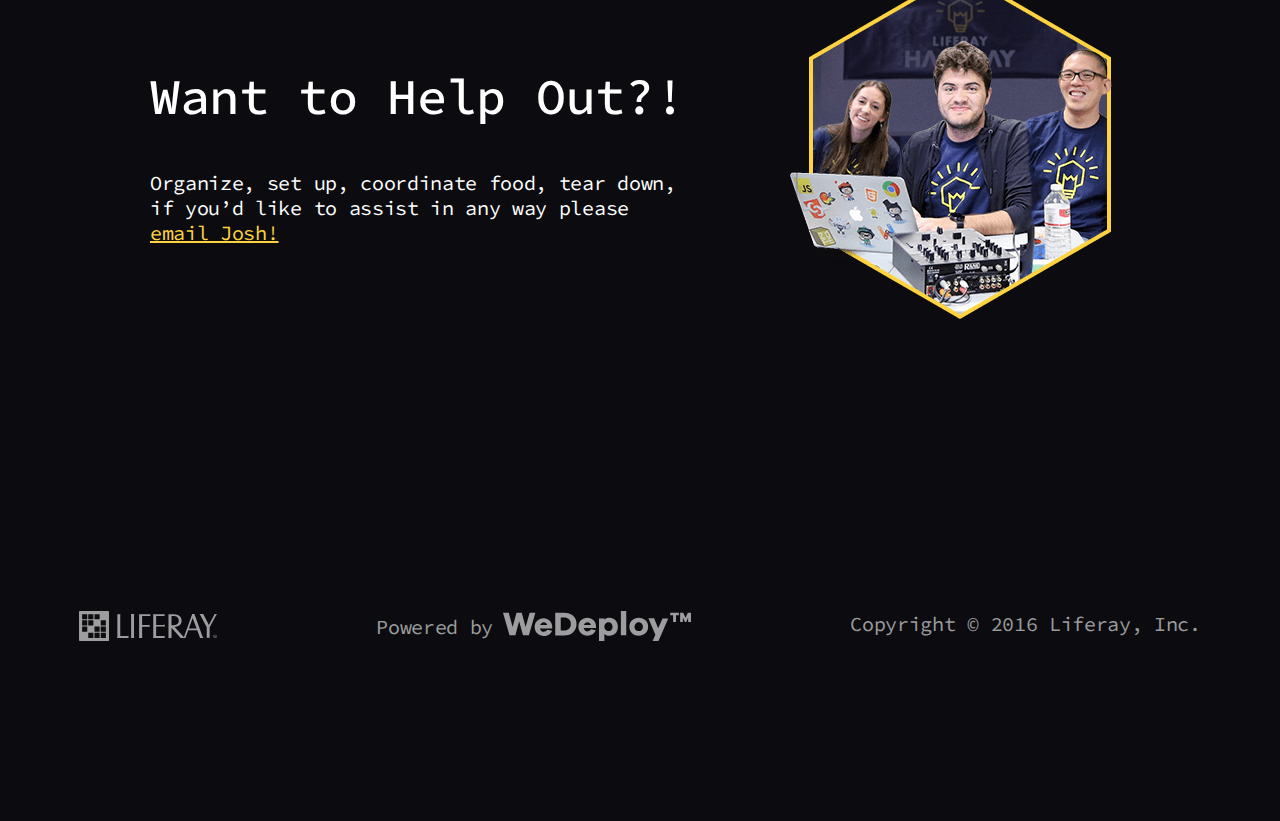
==== commit 5408d9e8: "Adds a rule that you need to stay for the entire hackday" ====
--- a/hosting/index.html
+++ b/hosting/index.html
@@ -57,11 +57,11 @@
 					<h2>The Rules</h2>
 				</div>
 				<ol>
-					<li>Talk about Hackday</li>
-					<li>Talk about Hackday</li>
-					<li>Your code must be on GitHub</li>
-					<li>Only 4-6 people to a team</li>
+					<li>Have fun!</li>
+					<li>Stay for the entire thing</li>
 					<li>All code must be brand new</li>
+					<li>Up to 5 people per team</li>
+					<li>Everything must be on GitHub</li>
 				</ol>
 			</div>
 
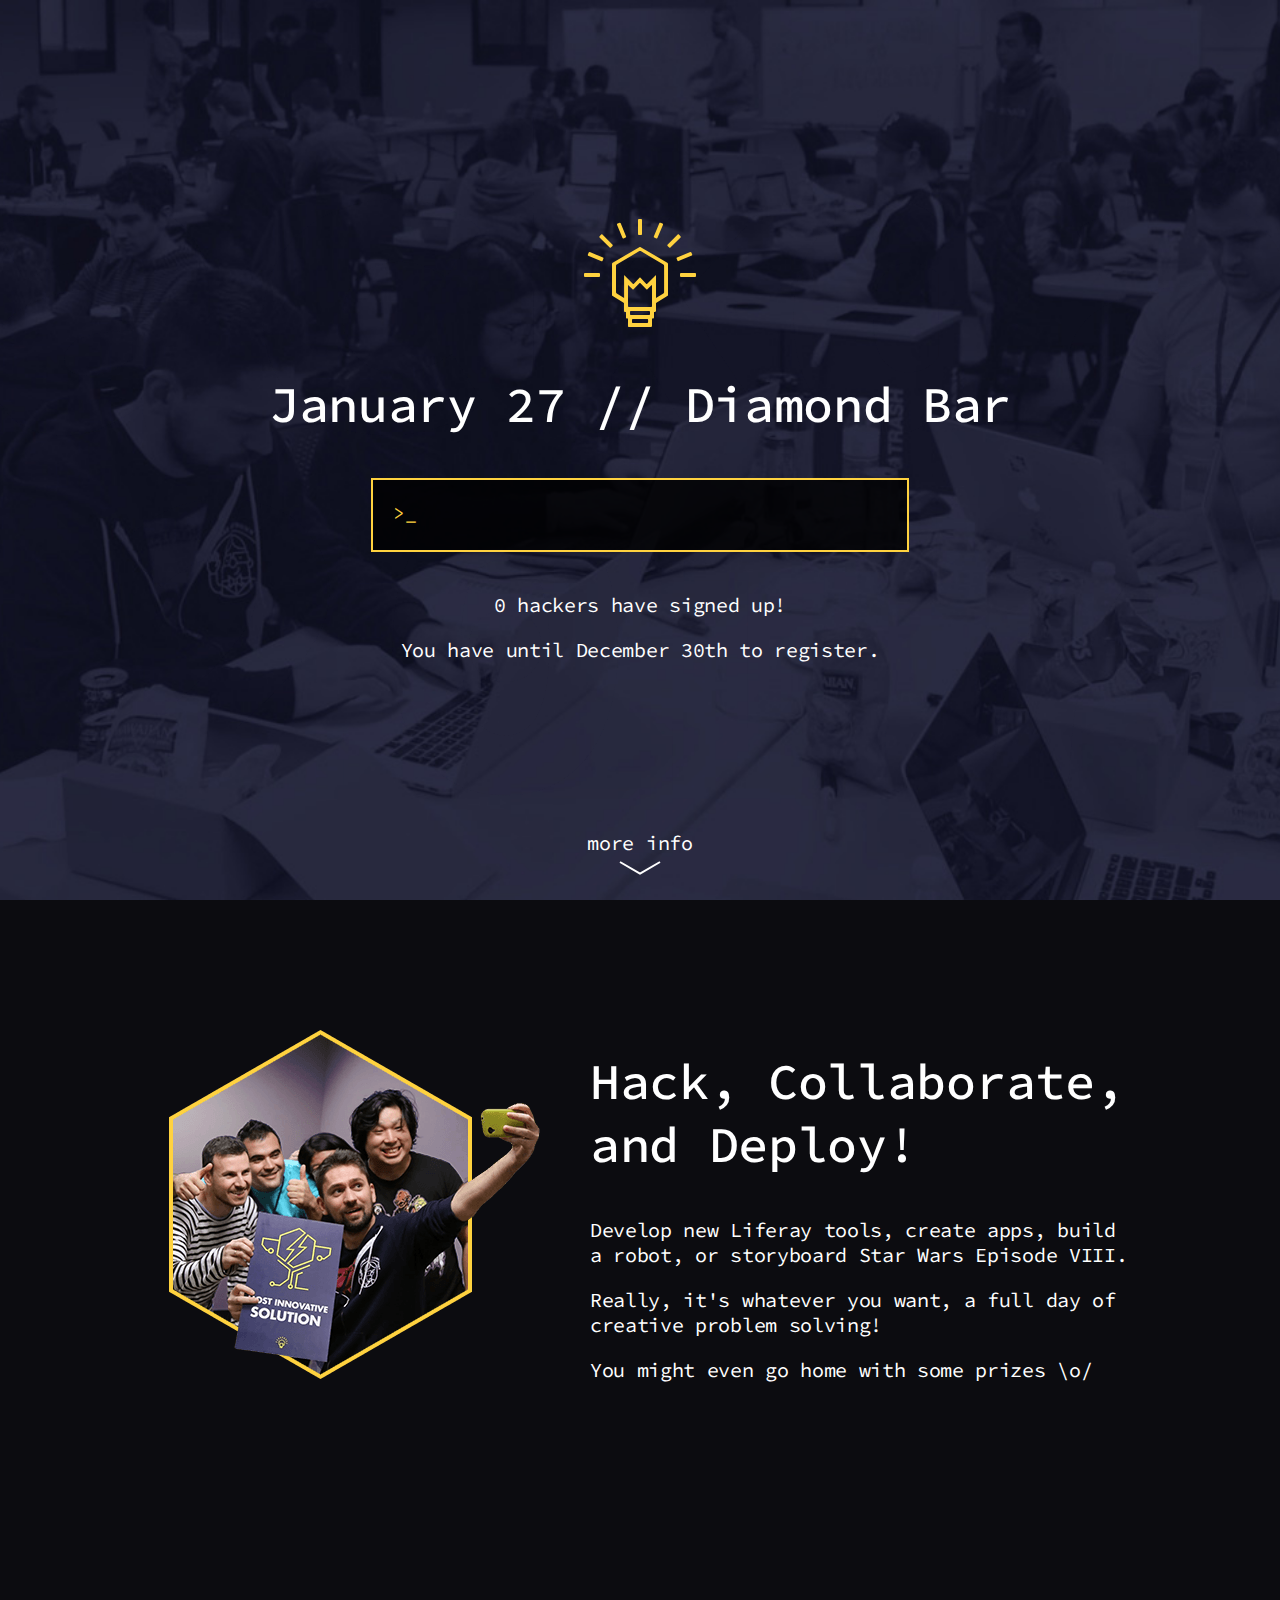
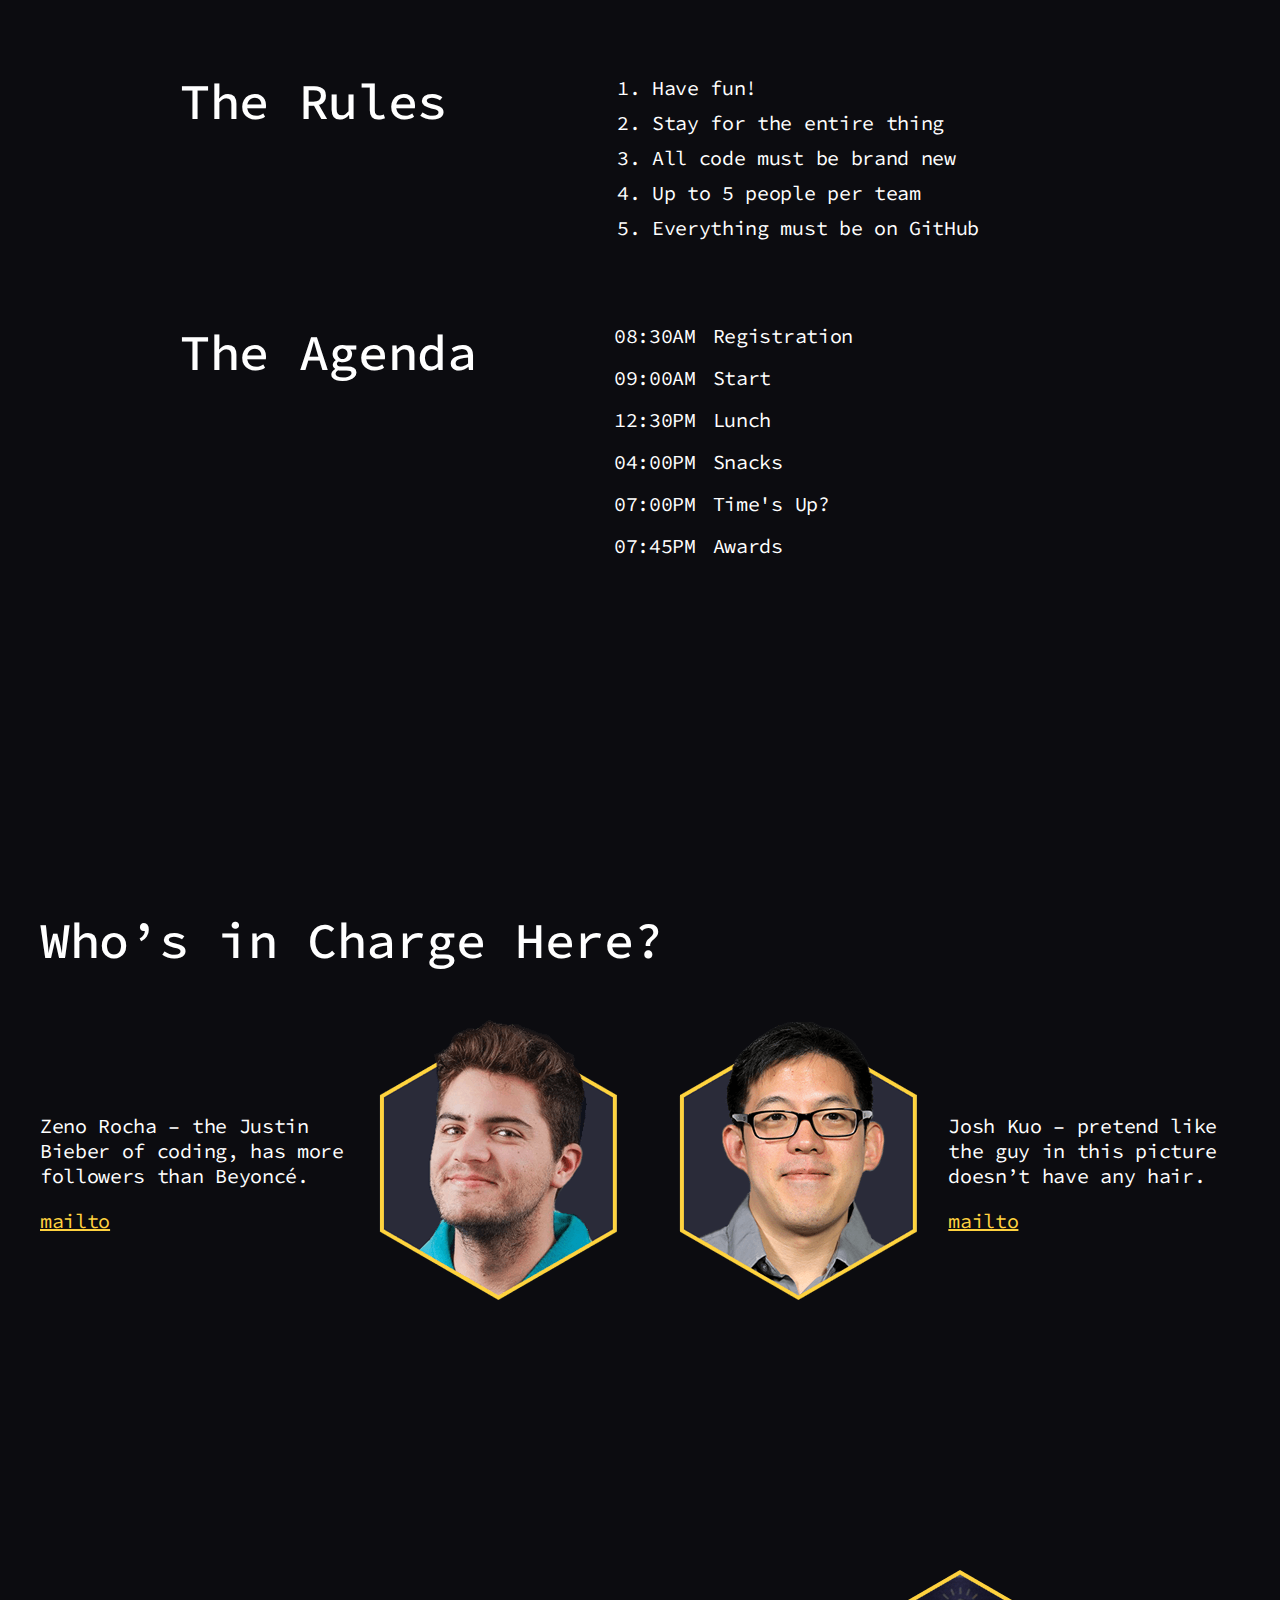
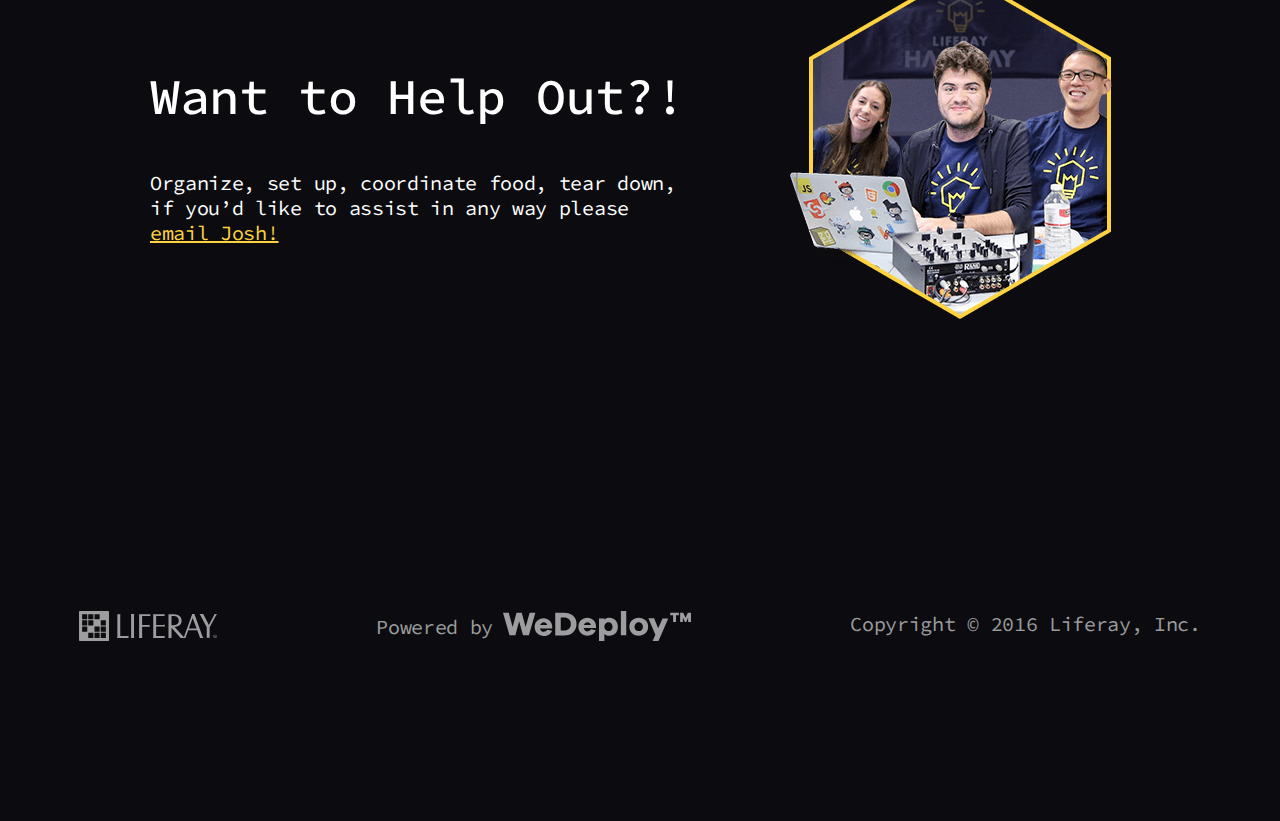
==== commit 0eddb48c: "No prodigy or genius here :)" ====
--- a/hosting/index.html
+++ b/hosting/index.html
@@ -104,9 +104,8 @@
 
 			<div class="flex flex-center">
 				<div id="bio-zeno">
-					<p>Zeno Rocha – Brazilian prodigy, genius, creator of worlds.</p>
+					<p>Zeno Rocha – the Justin Bieber of coding, has more followers than Beyoncé.</p>
 					<a href="mailto:zeno.rocha@liferay.com">mailto</a>
-					<a href="https://github.com/zenorocha/">$ git checkout</a>
 				</div>
 
 				<img id="pic-zeno" src="./assets/images/zeno.png"/>
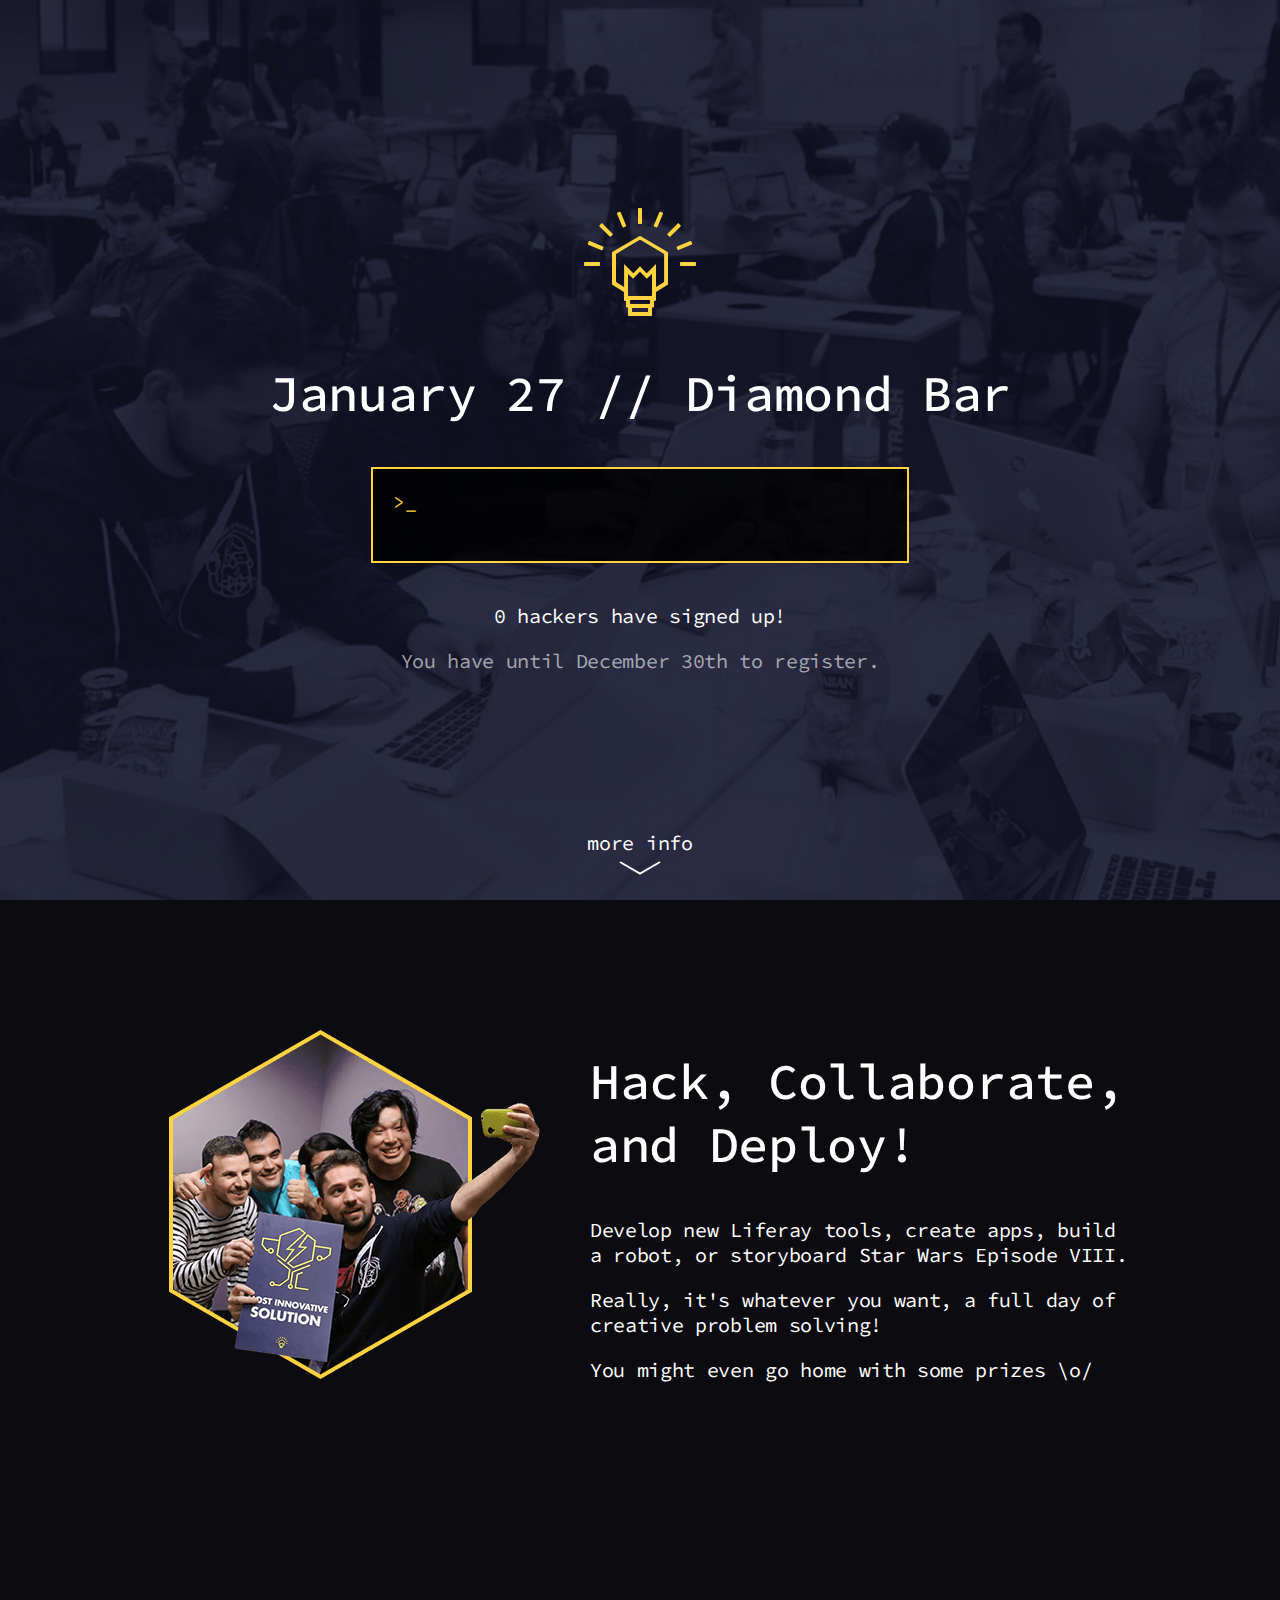
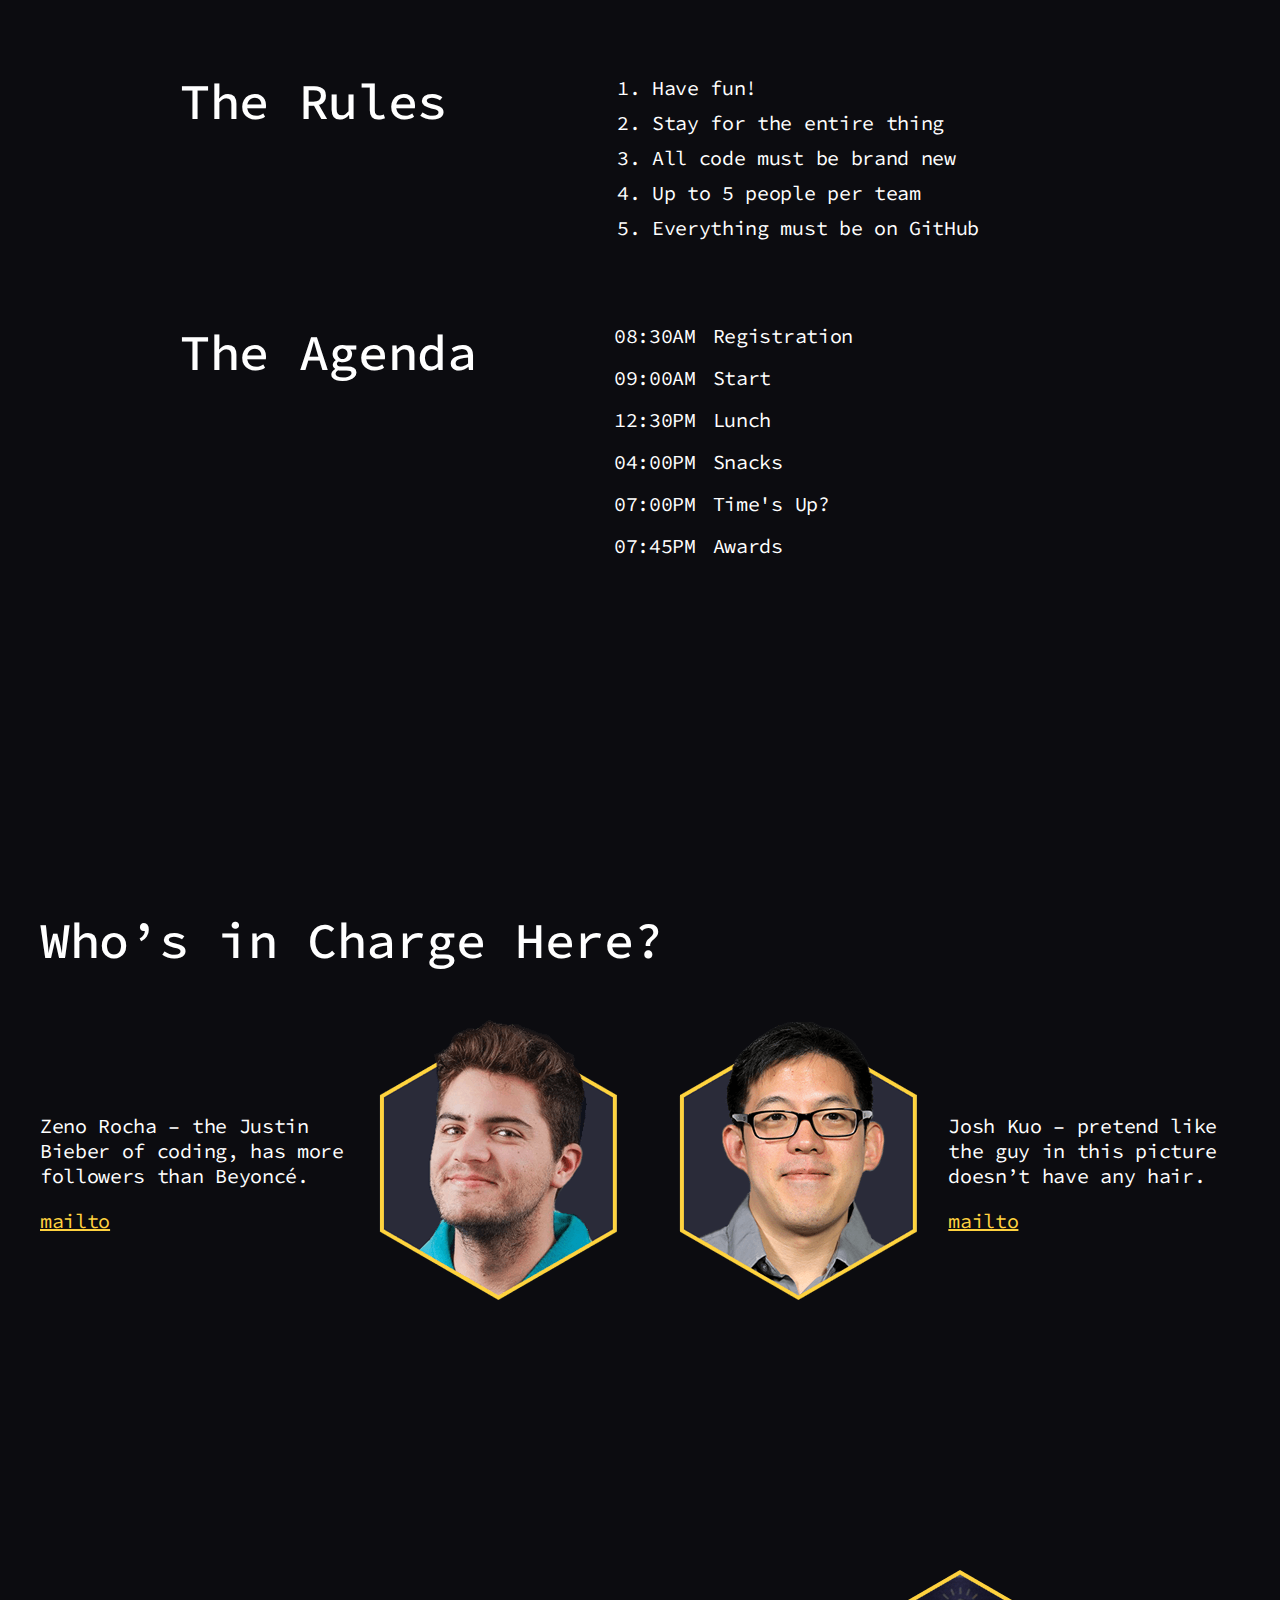
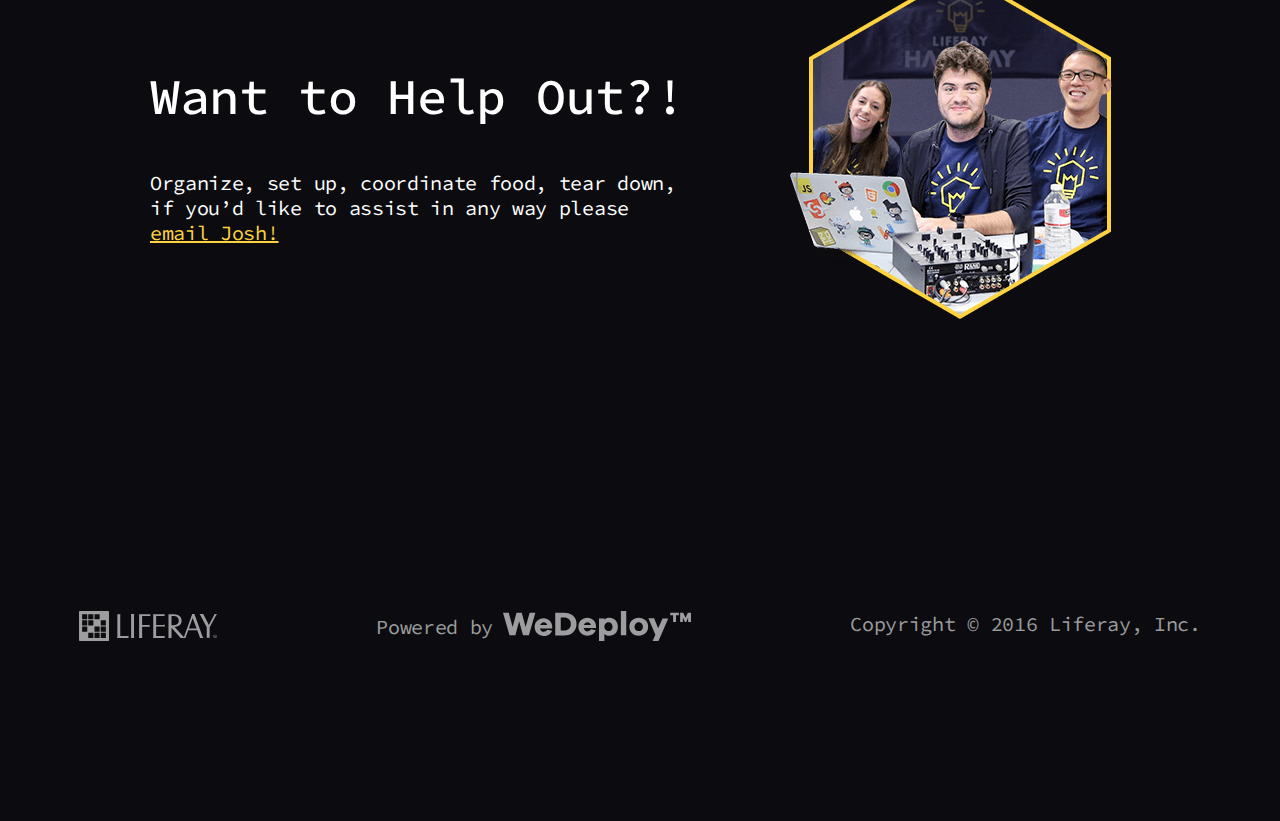
==== commit fb20255f: "Change signup to input" ====
--- a/hosting/index.html
+++ b/hosting/index.html
@@ -23,8 +23,8 @@
 				<div class="sign-up-action">
 					<div id="console">
 						<div class="prompt">>_</div>
-
-						<div class="content" contenteditable="true" id="consoleContent"></div>
+						<div class="content" id="consoleContent"></div>
+						<input id="consoleInput" />
 					</div>
 
 					<div id="hackerCountWrapper">
@@ -202,6 +202,7 @@
 //		Text Shadow Effect
 
 		var consoleContent = document.getElementById("consoleContent");
+		var consoleInput = document.getElementById("consoleInput");
 		var textShadow = document.getElementById("textShadow");
 
 		var findMouse = function(e) {
@@ -246,7 +247,7 @@
 
 		var listenForUserInput = function(question) {
 			if (question.validate) {
-				consoleContent.addEventListener('keydown', processUserKeydown);
+				consoleInput.addEventListener('keydown', processUserKeydown);
 			}
 			else {
 				var delay = curQuestion.text.length * characterDelay + 1000;
@@ -270,8 +271,6 @@
 			}
 
 			if (text.length -1 == count) {
-				var node = document.createElement("br");
-
 				consoleContent.appendChild(node);
 
 				consoleContent.scrollTop = consoleContent.scrollHeight;
@@ -280,28 +279,35 @@
 			}
 		};
 
-		var printText = function(text, className) {
+		var printText = function(text, className, animate) {
 			var node = document.createElement("div");
 
 			node.className = className;
 
 			node = consoleContent.appendChild(node);
 
-			hideCursor();
-			printCharacter(node, text, 0)
-		};
-
+			if (animate) {
+				printCharacter(node, text, 0)
+			}
+			else {
+				node.innerHTML += text;
+			}
+		};
 
 		var save = function() {
+			printText(consoleInput.value, '');
 			userAnswers[curQuestion.name] = userInput;
 
+			consoleInput.value = '';
 			userInput = '';
+
+			consoleContent.scrollTop = consoleContent.scrollHeight;
 
 			if (curQuestion.validate()) {
 				proceedQuestion(curQuestion, promptDelay);
 			}
 			else {
-				printText(curQuestion.error, 'error');
+				printText(curQuestion.error, 'error', true);
 
 				listenForUserInput(curQuestion);
 			}
@@ -313,17 +319,9 @@
 				proceedQuestion(curQuestion, promptDelay);
 			})
 			.catch(function(reason) {
-				printText('Sorry, there was a problem with your submission, either refresh and try again or contact zeno.rocha@liferay.com if the problem persists.', 'error');
+				printText('Sorry, there was a problem with your submission, either refresh and try again or contact ryan.schuhler@liferay.com if the problem persists.', 'error', true);
 			});
 		};
-
-		var officeOptions = [
-			'diamond bar',
-			'hungary',
-			'madrid',
-			'recife',
-			'other'
-		];
 
 		var processUserKeydown = function(event) {
 			if (event.key.length == 1) {
@@ -334,6 +332,7 @@
 			}
 			else if (event.key == 'Enter') {
 				unlistenForUserInput(curQuestion);
+				userInput = consoleInput.value;
 
 				curQuestion.action();
 			}
@@ -363,34 +362,6 @@
 				text: "Enter your.email@liferay.com to begin",
 				validate: function() {
 					if (userAnswers[curQuestion.name].indexOf('@liferay.com') != -1) {
-						return true;
-					}
-
-					return false;
-				}
-			},
-			office: {
-				action: save,
-				error: "Please use a valid Liferay office. The options are " + officeOptions.join(', '),
-				name: "office",
-				nextQuestion: "pizza",
-				text: "Which office are you from?",
-				validate: function() {
-					if (officeOptions.indexOf(userAnswers[curQuestion.name].toLowerCase()) >= 0) {
-						return true;
-					}
-
-					return false;
-				}
-			},
-			pizza: {
-				action: save,
-				error: "Please answer yes or no",
-				name: "pizza",
-				nextQuestion: "submit",
-				text: "Will you stay for pizza after 20:00? (y/n)",
-				validate: function() {
-					if (['yes', 'no', 'y', 'n'].indexOf(userAnswers[curQuestion.name].toLowerCase()) >= 0) {
 						return true;
 					}
 
@@ -454,21 +425,14 @@
 		};
 
 		var runQuestion = function(question) {
-			printText(question.text, 'command');
+			printText(question.text, 'command', true);
 
 			listenForUserInput(question);
+			setCursorEnd();
 		};
 
 		var setCursorEnd = function() {
-			var range = document.createRange();
-
-			var sel = window.getSelection();
-
-			range.setStart(consoleContent.childNodes[consoleContent.childNodes.length - 1], 0);
-			range.collapse(true);
-
-			sel.removeAllRanges();
-			sel.addRange(range);
+			consoleInput.focus()
 		};
 
 		var unlistenForUserInput = function(question) {
--- a/hosting/styles.css
+++ b/hosting/styles.css
@@ -14,7 +14,7 @@
 	-ms-text-size-adjust: 100%;
 	-webkit-text-size-adjust: 100%;
 	text-size-adjust: 100%;
-	letter-spacing: -0.02rem; 
+	letter-spacing: -0.02rem;
 	margin: 0;
 }
 
@@ -82,7 +82,7 @@
 	max-width: 24em;
 	min-height: 1em;
 	overflow: hidden;
-	padding: 1em .2em 1em 2.5em;
+	padding: 1em .2em 2em 2.5em;
 	position: relative;
 	text-align: left;
 	width: 24em;
@@ -117,6 +117,17 @@
 	color: #27AE60;
 }
 
+#consoleInput {
+	background: none;
+	border: none;
+	color: #FFF;
+	display: block;
+	font-family: 'Source Code Pro', "Lucida Console", Monaco, monospace;
+	font-size: 1em;
+	outline: none;
+	width: 100%;
+}
+
 #details {
 	background: -webkit-linear-gradient(rgba(12, 12, 16, 1) 0%, rgba(12, 12, 16, 0) 20%, rgba(12, 12, 16, 0) 80%, rgba(12, 12, 16, 1)), url('./assets/images/welcome-to-hackday.jpg') center/cover no-repeat fixed;
 }
@@ -169,6 +180,10 @@
 	left: -120px;
 	top: 270px;
 	white-space: nowrap;
+}
+
+#hackerCountWrapper p:last-child {
+	color: rgba(255,255,255,0.6);
 }
 
 .flex {
@@ -268,6 +283,7 @@
 	}
 
 	img {
+		margin: 0 auto;
 		max-width: 280px;
 	}
 
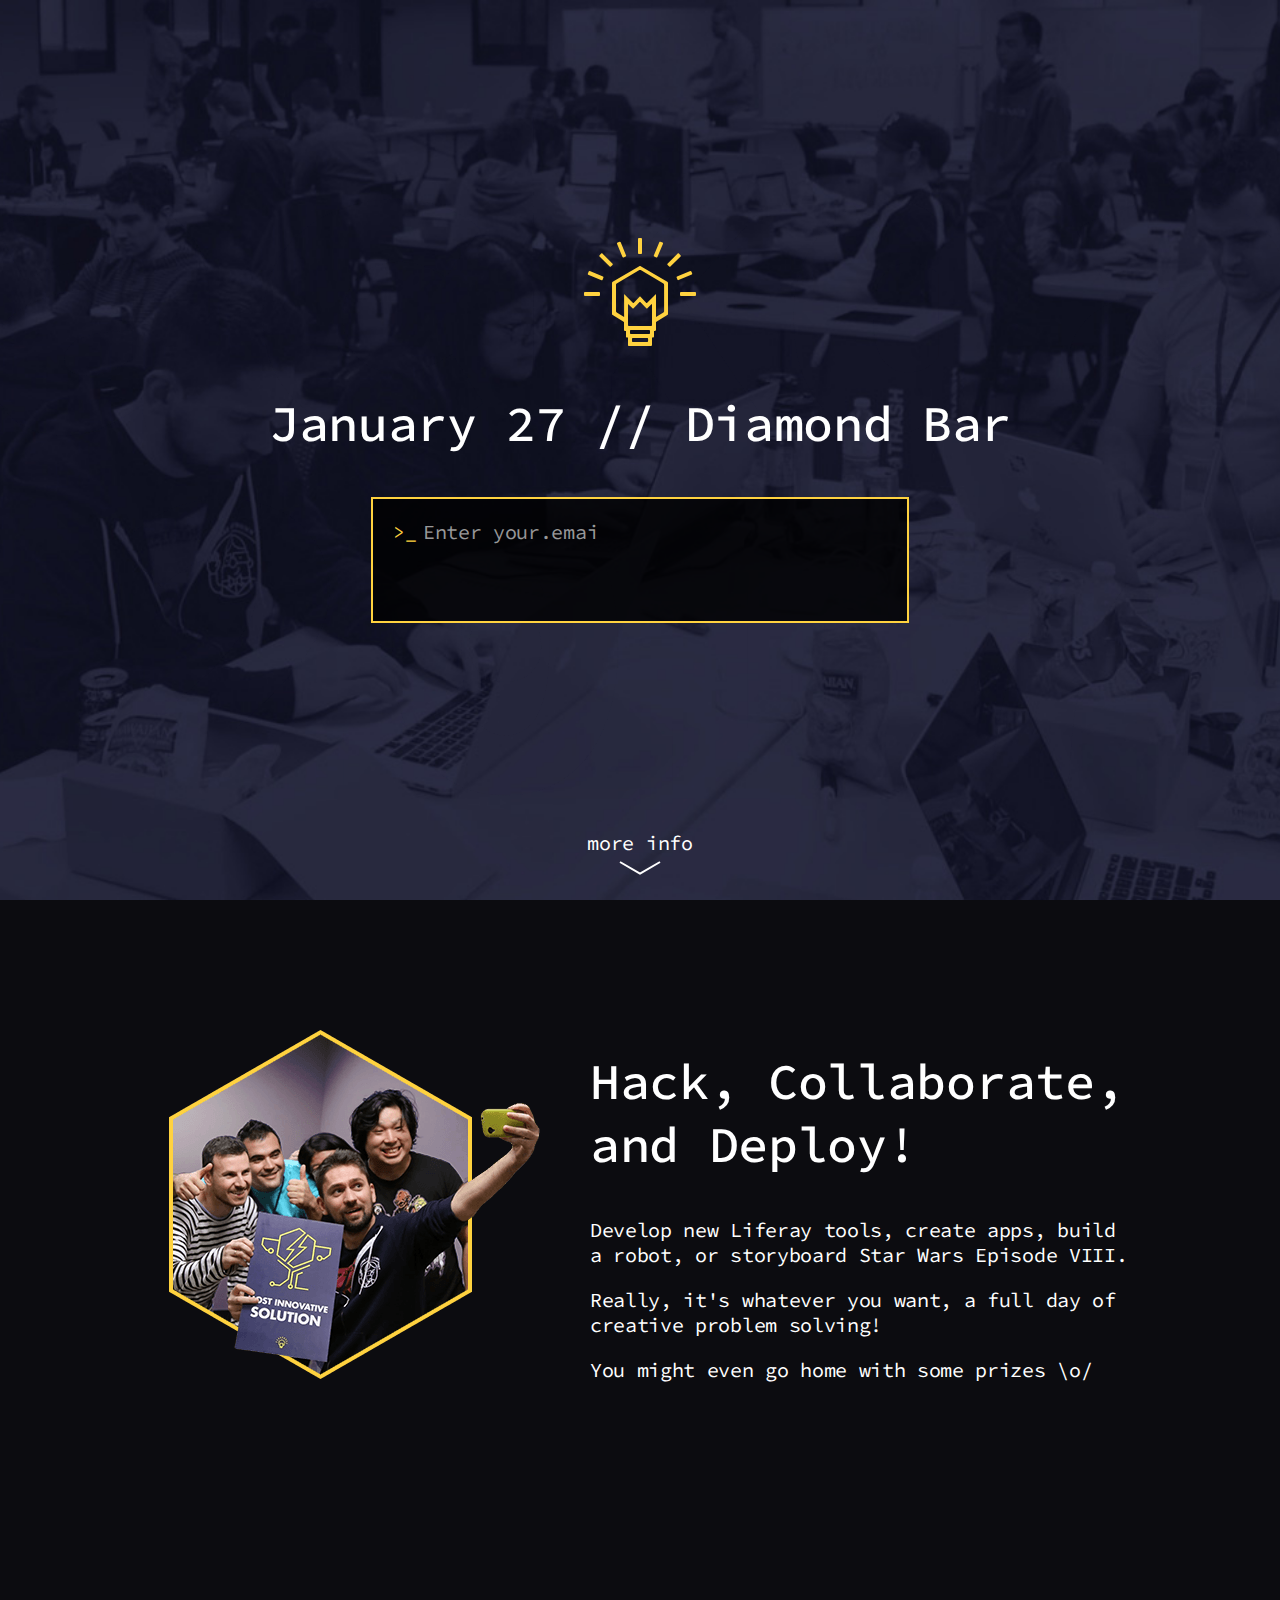
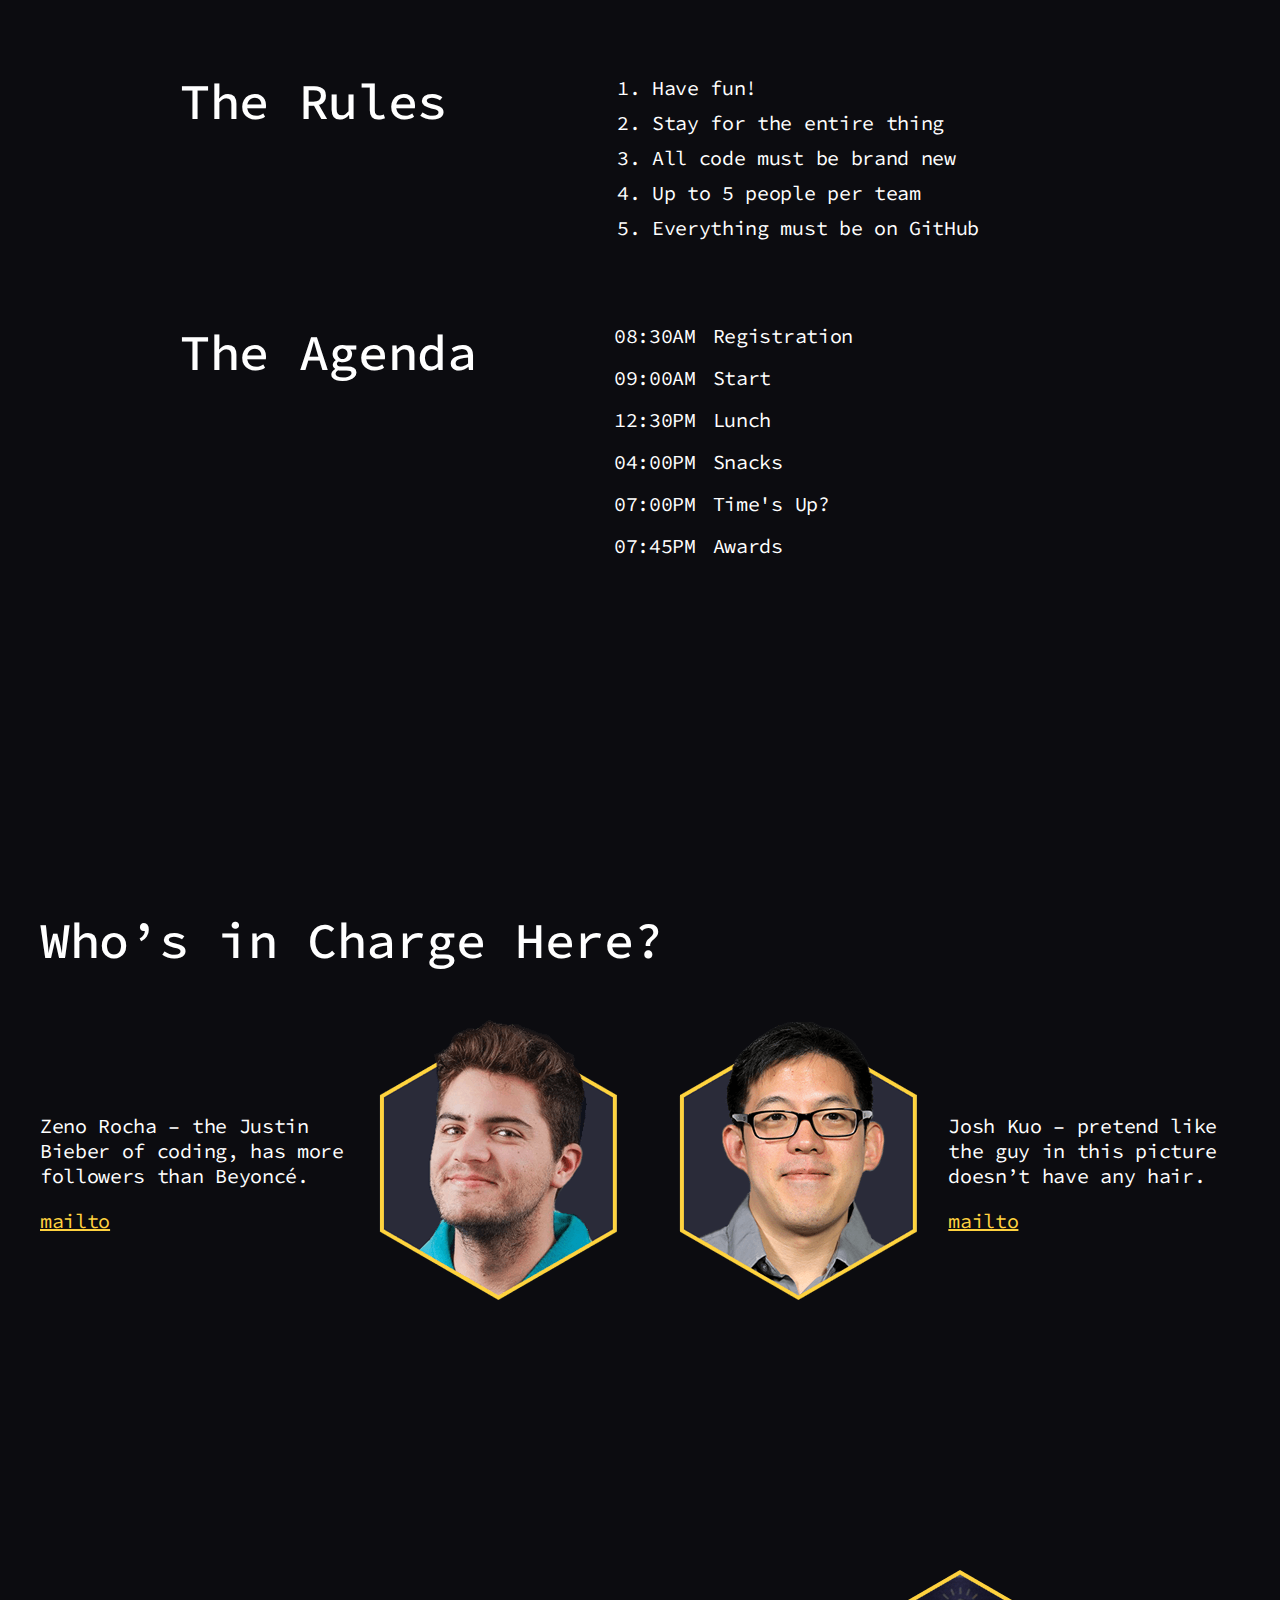
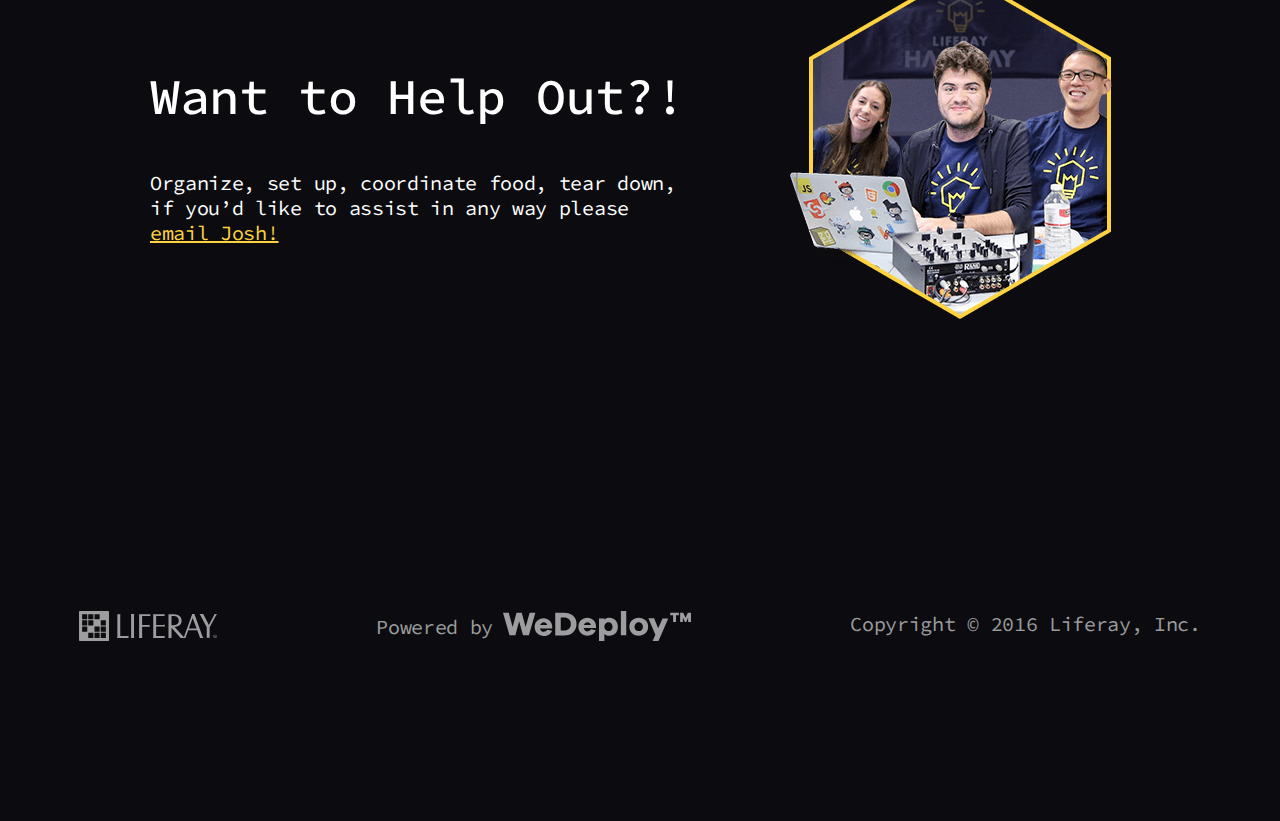
==== commit 6e5d089b: "host wedeploy.js locally" ====
--- a/hosting/index.html
+++ b/hosting/index.html
@@ -3,7 +3,7 @@
 <head>
 	<meta charset="UTF-8">
 	<title>Liferay Hackday 2017</title>
-	<link rel="stylesheet" href="https://fonts.googleapis.com/css?family=Source+Code+Pro:300,500,700">
+	<link rel="stylesheet" href="//fonts.googleapis.com/css?family=Source+Code+Pro:300,500,700">
 	<link rel="stylesheet" href="./styles.css">
 	<meta content="minimum-scale=1.0, width=device-width" name="viewport">
 </head>
@@ -135,7 +135,7 @@
 		</div>
 	</div>
 
-	<script src="http://cdn.wedeploy.com/api/latest/wedeploy.js"></script>
+	<script src="./wedeploy.js"></script>
 	<script>
 //		Animate Scroll
 
@@ -234,7 +234,7 @@
 //		Console Functionality
 
 		var characterDelay = 50;
-		var data = WeDeploy.data('http://data.liferayhackday.wedeploy.io');
+		var data = WeDeploy.data('//data.liferayhackday.wedeploy.io');
 		var promptDelay = 500;
 		var userInput = '';
 		var userAnswers = {};
@@ -324,13 +324,7 @@
 		};
 
 		var processUserKeydown = function(event) {
-			if (event.key.length == 1) {
-				userInput += event.key;
-			}
-			else if (event.key == 'Backspace') {
-				userInput = userInput.substring(0, userInput.length - 1);
-			}
-			else if (event.key == 'Enter') {
+			if (event.keyCode == 13) {
 				unlistenForUserInput(curQuestion);
 				userInput = consoleInput.value;
 
@@ -406,7 +400,7 @@
 
 					setTimeout(
 						function() {
-							window.open('https://loop.liferay.com/web/guest/home/-/loop/topics/_Hackday','_blank');
+							window.open('//loop.liferay.com/web/guest/home/-/loop/topics/_Hackday','_blank');
 						},
 						promptDelay
 					);
